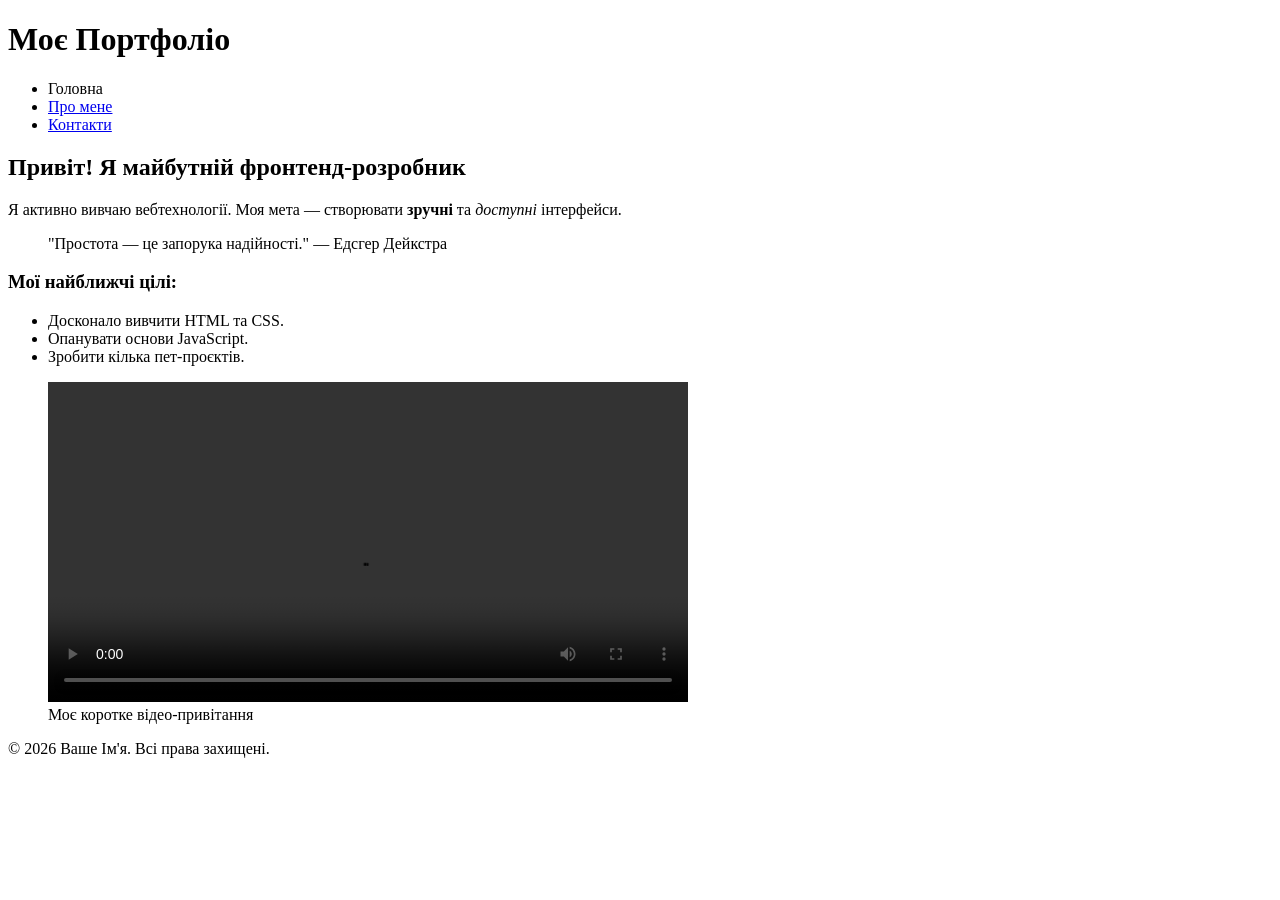
==== index.html @ 415ea797 "feat: create basic index.html structure" ====
<!DOCTYPE html>
<html lang="uk">
<head>
    <meta charset="UTF-8">
    <meta name="viewport" content="width=device-width, initial-scale=1.0">
    <meta name="description" content="Головна сторінка портфоліо майбутнього розробника">
    <meta name="author" content="Ваше Ім'я">
    <title>Головна - Портфоліо</title>
</head>
<body>
    <header>
        <h1>Моє Портфоліо</h1>
        <nav>
            <ul>
                <li>Головна</li>
                <li><a href="about.html">Про мене</a></li>
                <li><a href="contacts.html">Контакти</a></li>
            </ul>
        </nav>
    </header>

    <main>
        <section>
            <article>
                <h2>Привіт! Я майбутній фронтенд-розробник</h2>
                <p>Я активно вивчаю вебтехнології. Моя мета — створювати <strong>зручні</strong> та <em>доступні</em> інтерфейси.</p>
                
                <blockquote>
                    <p>"Простота — це запорука надійності." — Едсгер Дейкстра</p>
                </blockquote>

                <h3>Мої найближчі цілі:</h3>
                <ul>
                    <li>Досконало вивчити HTML та CSS.</li>
                    <li>Опанувати основи JavaScript.</li>
                    <li>Зробити кілька пет-проєктів.</li>
                </ul>

                <figure>
                    <video controls width="640">
                        <source src="video/intro.mp4" type="video/mp4">
                        Ваш браузер не підтримує відео.
                    </video>
                    <figcaption>Моє коротке відео-привітання</figcaption>
                </figure>
            </article>
        </section>
    </main>

    <footer>
        <p>&copy; 2026 Ваше Ім'я. Всі права захищені.</p>
    </footer>
</body>
</html>
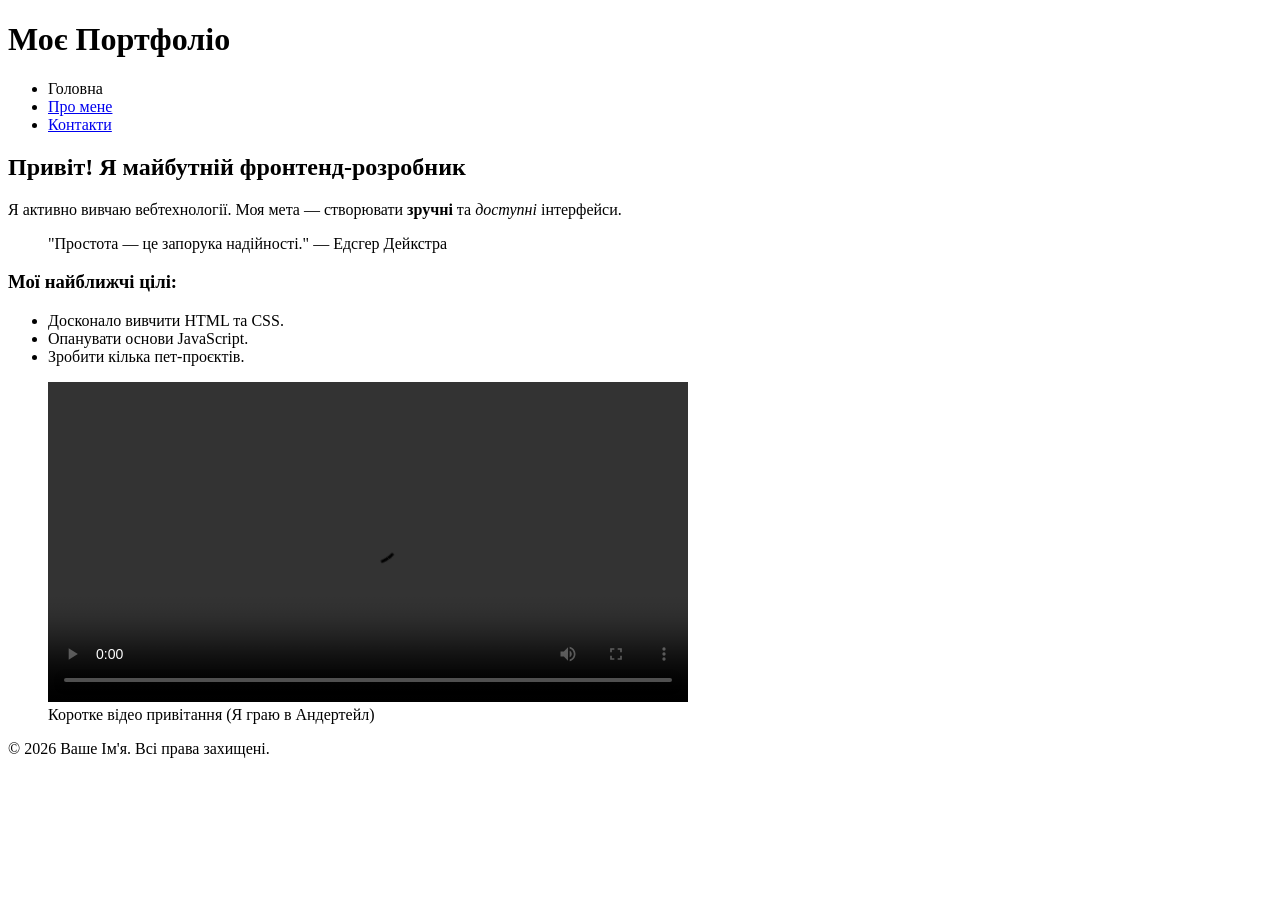
==== commit 2502e525: "Really finished" ====
--- a/index.html
+++ b/index.html
@@ -38,10 +38,10 @@
 
                 <figure>
                     <video controls width="640">
-                        <source src="video/intro.mp4" type="video/mp4">
+                        <source src="video/video.mp4" type="video/mp4">
                         Ваш браузер не підтримує відео.
                     </video>
-                    <figcaption>Моє коротке відео-привітання</figcaption>
+                    <figcaption>Коротке відео привітання (Я граю в Андертейл)</figcaption>
                 </figure>
             </article>
         </section>
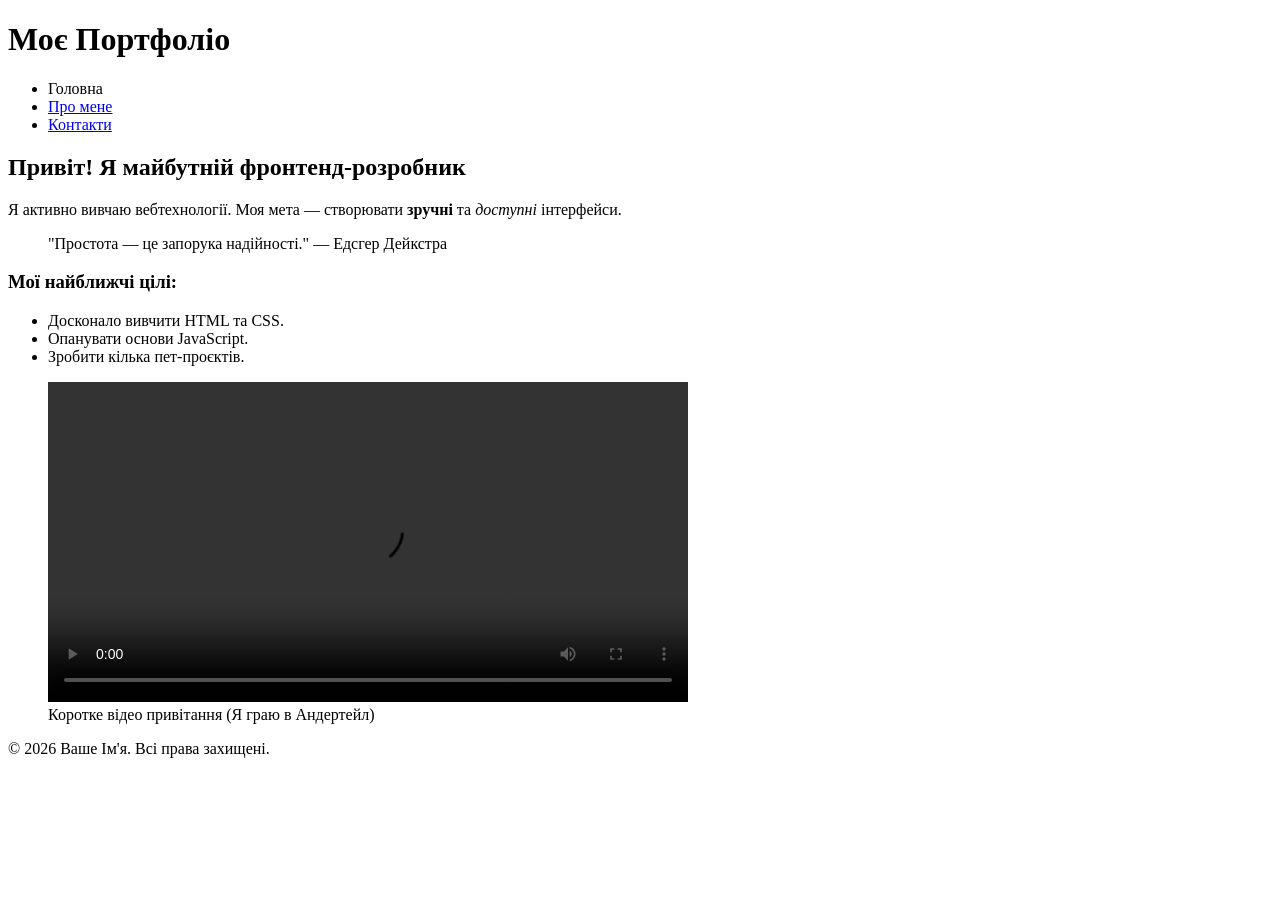
==== commit 778f0eee: "feat: add new photo" ====
--- a/index.html
+++ b/index.html
@@ -38,7 +38,7 @@
 
                 <figure>
                     <video controls width="640">
-                        <source src="video/video.mp4" type="video/mp4">
+                        <source src="video/intro.mp4" type="video/mp4">
                         Ваш браузер не підтримує відео.
                     </video>
                     <figcaption>Коротке відео привітання (Я граю в Андертейл)</figcaption>
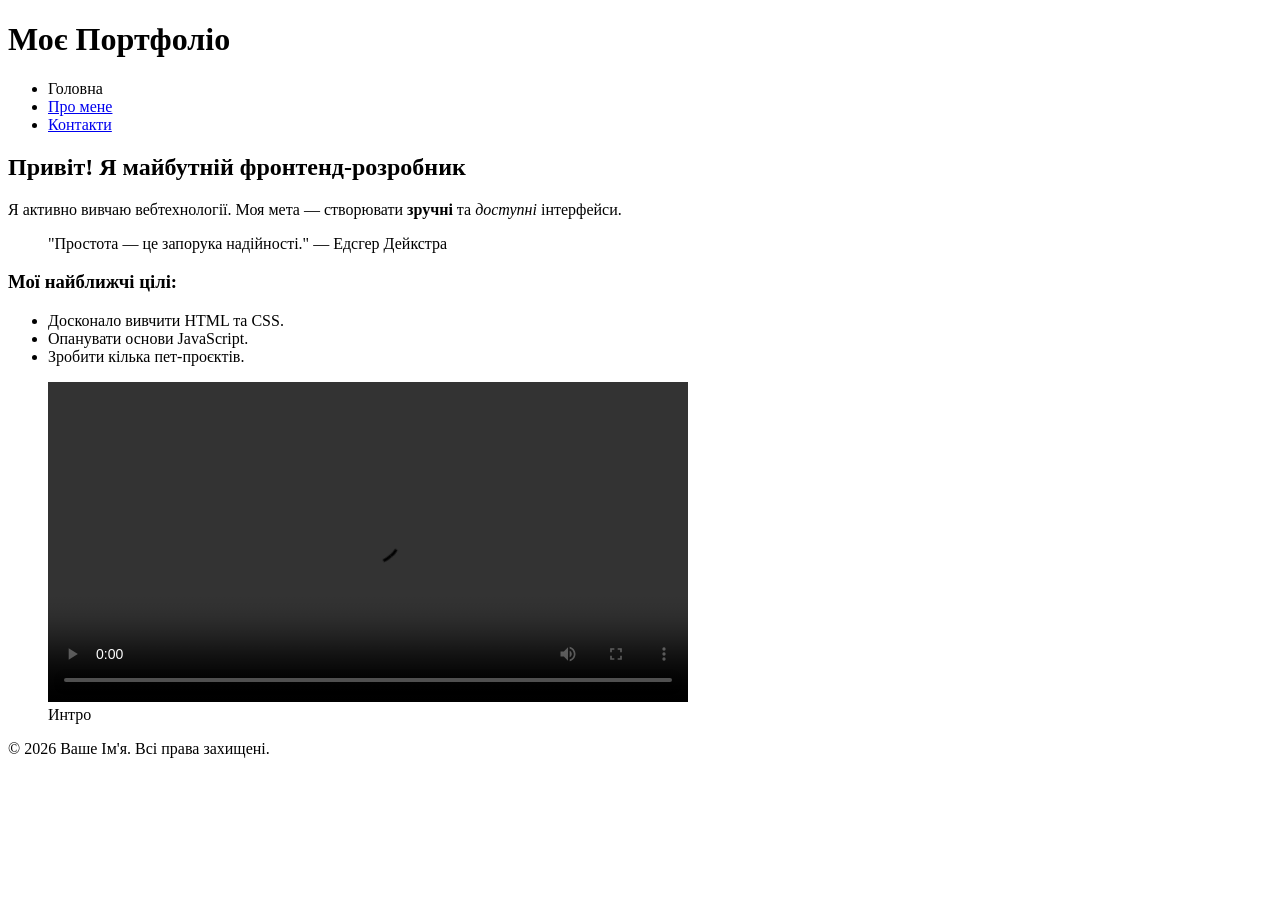
==== commit 4846e159: "feat: add new photo profile" ====
--- a/index.html
+++ b/index.html
@@ -41,7 +41,7 @@
                         <source src="video/intro.mp4" type="video/mp4">
                         Ваш браузер не підтримує відео.
                     </video>
-                    <figcaption>Коротке відео привітання (Я граю в Андертейл)</figcaption>
+                    <figcaption>Интро</figcaption>
                 </figure>
             </article>
         </section>
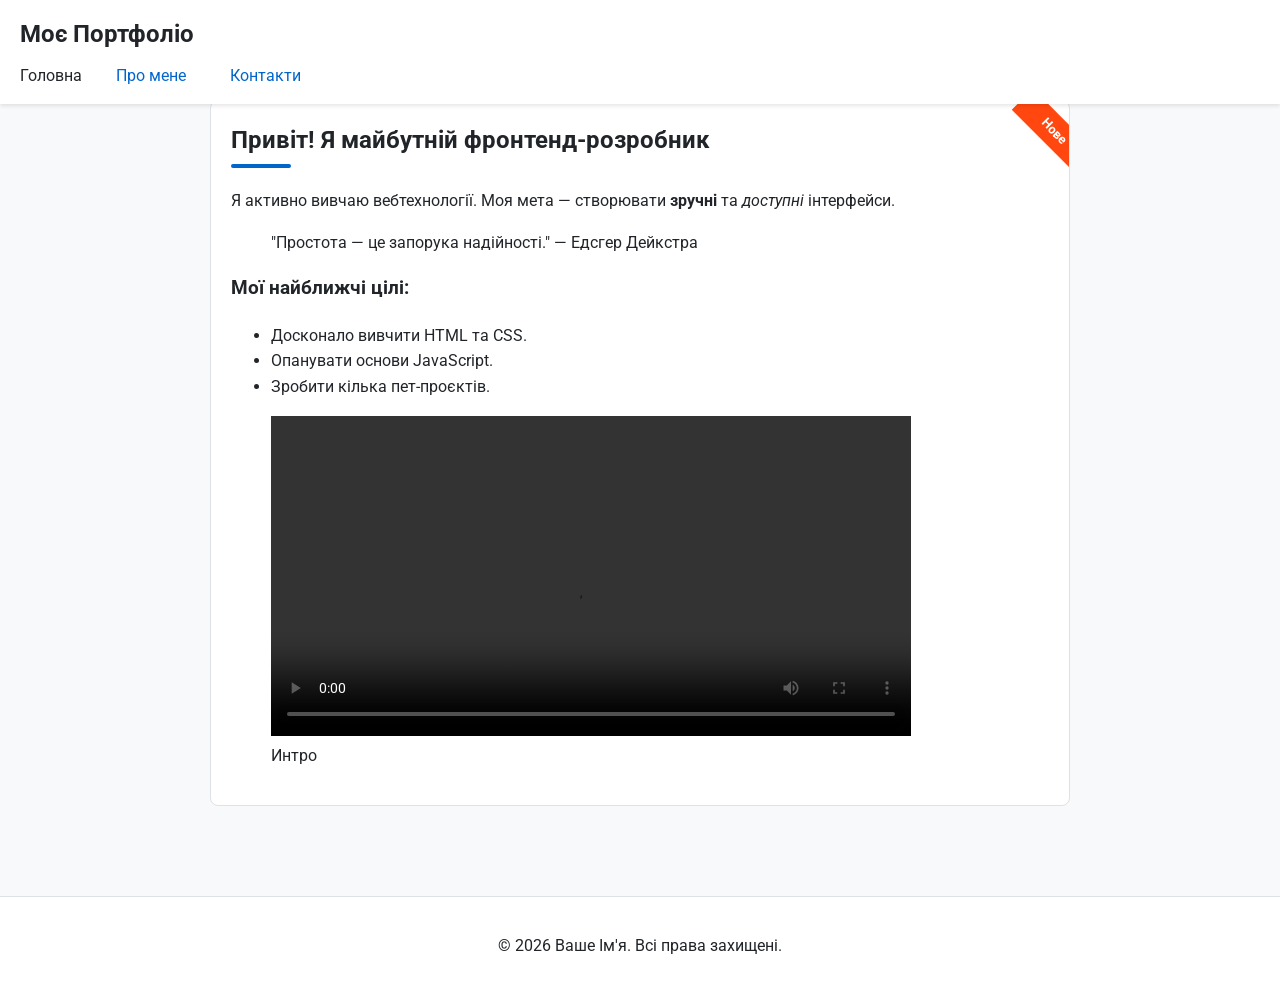
==== commit 1615e83b: "Lab 2 completed" ====
--- a/index.html
+++ b/index.html
@@ -6,9 +6,10 @@
     <meta name="description" content="Головна сторінка портфоліо майбутнього розробника">
     <meta name="author" content="Ваше Ім'я">
     <title>Головна - Портфоліо</title>
+    <link rel="stylesheet" href="styles.css">
 </head>
 <body>
-    <header>
+    <header id="main-header">
         <h1>Моє Портфоліо</h1>
         <nav>
             <ul>
@@ -21,7 +22,8 @@
 
     <main>
         <section>
-            <article>
+            <article class="card">
+                <div class="badge">Нове</div>
                 <h2>Привіт! Я майбутній фронтенд-розробник</h2>
                 <p>Я активно вивчаю вебтехнології. Моя мета — створювати <strong>зручні</strong> та <em>доступні</em> інтерфейси.</p>
                 
--- a/styles.css
+++ b/styles.css
@@ -0,0 +1,205 @@
+@import url('https://fonts.googleapis.com/css2?family=Roboto:wght@400;700&display=swap');
+
+*,
+*::before,
+*::after {
+    box-sizing: border-box;
+}
+
+body {
+    margin: 0;
+    padding: 0;
+    padding-top: 80px;
+    font-family: 'Roboto', Arial, sans-serif;
+    background-color: #f8f9fa;
+    color: rgb(33, 37, 41);
+    font-size: 1rem;
+    line-height: 1.6;
+}
+
+#main-header {
+    position: fixed;
+    top: 0;
+    left: 0;
+    width: 100%;
+    background-color: #ffffff;
+    box-shadow: 0 2px 4px rgba(0,0,0,0.1);
+    z-index: 1000;
+    padding: 15px 20px;
+}
+
+#main-header h1 {
+    margin: 0 0 10px 0;
+    font-size: 1.5rem;
+}
+
+nav ul {
+    list-style: none;
+    margin: 0;
+    padding: 0;
+}
+
+nav > ul > li {
+    display: inline-block;
+    margin-right: 20px;
+}
+
+nav ul li a:link {
+    color: hsl(210, 100%, 40%);
+    text-decoration: none;
+    padding: 5px 10px;
+    border-radius: 4px;
+    transition: background-color 0.3s;
+}
+
+nav ul li a:visited {
+    color: hsl(270, 50%, 40%);
+}
+
+nav ul li a:hover {
+    background-color: #e9ecef;
+    color: hsl(210, 100%, 30%);
+}
+
+nav ul li a:active {
+    background-color: #dee2e6;
+}
+
+nav ul li a:focus {
+    outline: 2px solid hsl(210, 100%, 50%);
+    outline-offset: 2px;
+}
+
+main {
+    max-width: 900px;
+    margin: 0 auto;
+    padding: 20px;
+}
+
+h2 {
+    margin-top: 0;
+}
+
+h2::after {
+    content: "";
+    display: block;
+    width: 60px;
+    height: 4px;
+    background-color: hsl(210, 100%, 40%);
+    margin-top: 5px;
+    border-radius: 2px;
+}
+
+.card {
+    background-color: #ffffff;
+    border: 1px solid #dee2e6;
+    border-radius: 8px;
+    padding: 20px;
+    margin-bottom: 30px;
+    position: relative;
+    overflow: hidden;
+}
+
+.badge {
+    position: absolute;
+    top: 15px;
+    right: -30px;
+    background-color: hsl(14, 100%, 53%);
+    color: white;
+    padding: 5px 30px;
+    font-size: 0.8rem;
+    font-weight: bold;
+    transform: rotate(45deg);
+    z-index: 10;
+}
+
+table {
+    width: 100%;
+    border-collapse: collapse;
+    margin: 20px 0;
+}
+
+th, td {
+    border: 1px solid #ced4da;
+    padding: 12px;
+    text-align: left;
+}
+
+th {
+    background-color: rgb(52, 58, 64);
+    color: #ffffff;
+    font-weight: bold;
+}
+
+tr:nth-child(even) {
+    background-color: #f8f9fa;
+}
+
+tr:hover {
+    background-color: #e2e6ea;
+}
+
+fieldset {
+    border: 1px solid #ced4da;
+    border-radius: 6px;
+    padding: 20px;
+    margin-bottom: 20px;
+}
+
+legend {
+    font-weight: bold;
+    padding: 0 10px;
+    color: hsl(210, 100%, 40%);
+}
+
+label {
+    display: block;
+    margin-bottom: 5px;
+    font-weight: bold;
+    font-size: 0.95rem;
+}
+
+input[type="text"],
+input[type="email"],
+select,
+textarea {
+    width: 100%;
+    padding: 10px;
+    border: 1px solid #ced4da;
+    border-radius: 4px;
+    margin-bottom: 15px;
+    font-family: inherit;
+}
+
+input[type="text"]:focus,
+input[type="email"]:focus,
+select:focus,
+textarea:focus {
+    outline: none;
+    border-color: hsl(210, 100%, 60%);
+    box-shadow: 0 0 0 3px rgba(0, 123, 255, 0.25);
+}
+
+button[type="submit"] {
+    background-color: hsl(210, 100%, 40%);
+    color: #ffffff;
+    padding: 12px 24px;
+    border: none;
+    border-radius: 6px;
+    cursor: pointer;
+    font-size: 1rem;
+    font-weight: bold;
+    transition: background-color 0.3s;
+}
+
+button[type="submit"]:hover {
+    background-color: hsl(210, 100%, 30%);
+}
+
+footer {
+    text-align: center;
+    padding: 20px;
+    background-color: #ffffff;
+    border-top: 1px solid #dee2e6;
+    margin-top: 40px;
+}
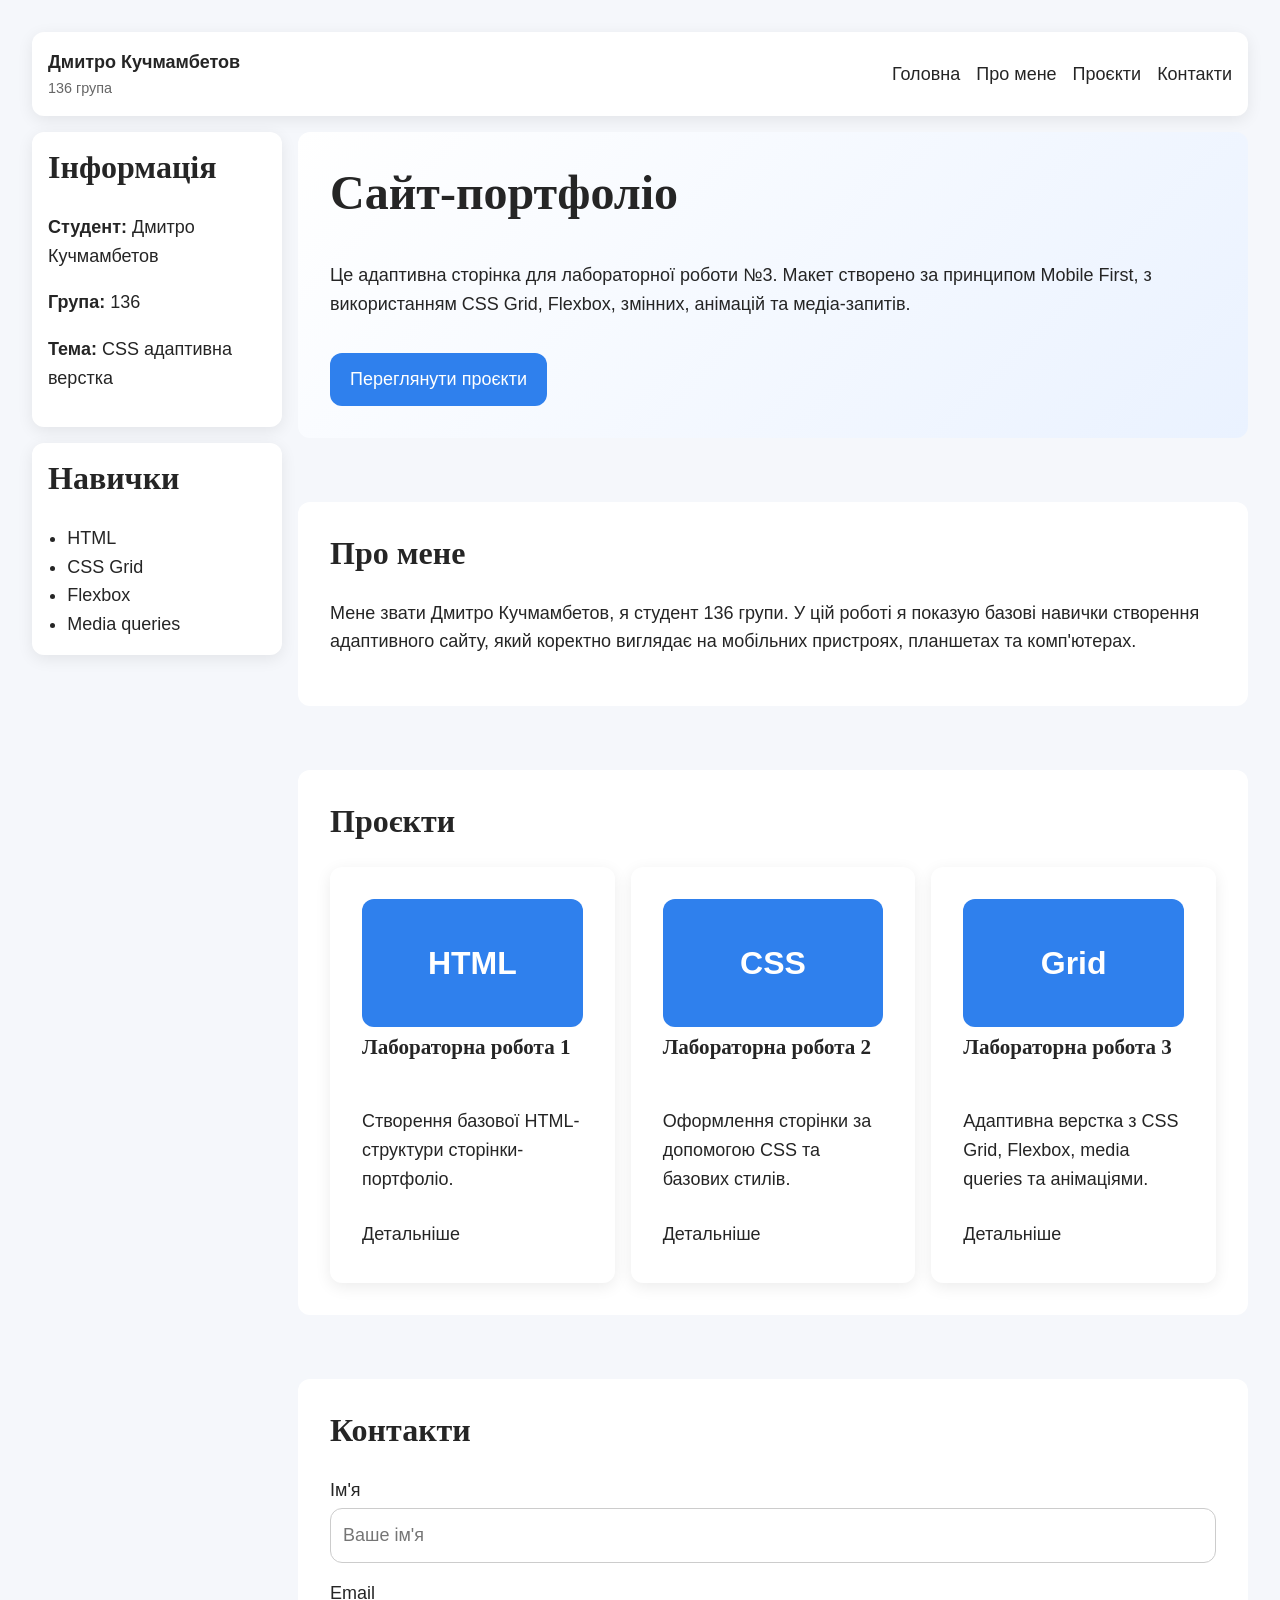
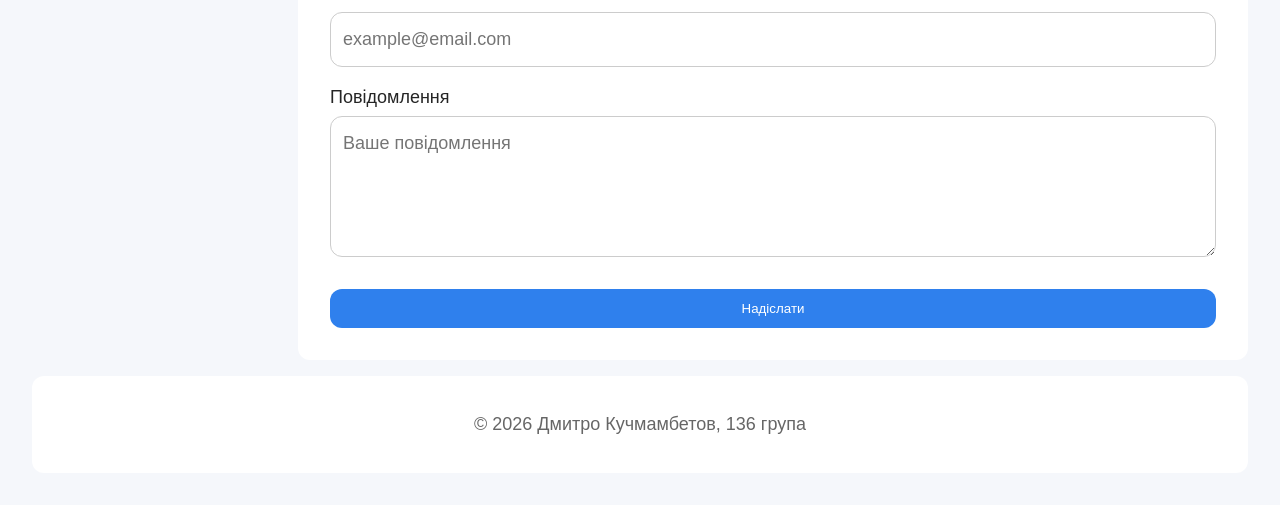
==== commit 1e8caa40: "feat: add responsive layout" ====
--- a/index.html
+++ b/index.html
@@ -1,56 +1,124 @@
 <!DOCTYPE html>
 <html lang="uk">
 <head>
-    <meta charset="UTF-8">
-    <meta name="viewport" content="width=device-width, initial-scale=1.0">
-    <meta name="description" content="Головна сторінка портфоліо майбутнього розробника">
-    <meta name="author" content="Ваше Ім'я">
-    <title>Головна - Портфоліо</title>
-    <link rel="stylesheet" href="styles.css">
+  <meta charset="UTF-8">
+  <meta name="viewport" content="width=device-width, initial-scale=1.0">
+  <title>Портфоліо — Дмитро Кучмамбетов</title>
+  <link rel="stylesheet" href="styles.css">
 </head>
 <body>
-    <header id="main-header">
-        <h1>Моє Портфоліо</h1>
-        <nav>
-            <ul>
-                <li>Головна</li>
-                <li><a href="about.html">Про мене</a></li>
-                <li><a href="contacts.html">Контакти</a></li>
-            </ul>
-        </nav>
+  <div class="page">
+    <header class="header" id="home">
+      <div class="logo">
+        <strong>Дмитро Кучмамбетов</strong>
+        <span>136 група</span>
+      </div>
+
+      <nav class="nav" aria-label="Головна навігація">
+        <input type="checkbox" id="menu-toggle" class="menu-toggle">
+        <label for="menu-toggle" class="hamburger" aria-label="Відкрити меню">
+          <span></span>
+          <span></span>
+          <span></span>
+        </label>
+
+        <ul class="nav-list">
+          <li><a class="nav-link" href="#home">Головна</a></li>
+          <li><a class="nav-link" href="#about">Про мене</a></li>
+          <li><a class="nav-link" href="#projects">Проєкти</a></li>
+          <li><a class="nav-link" href="#contacts">Контакти</a></li>
+        </ul>
+      </nav>
     </header>
 
-    <main>
-        <section>
-            <article class="card">
-                <div class="badge">Нове</div>
-                <h2>Привіт! Я майбутній фронтенд-розробник</h2>
-                <p>Я активно вивчаю вебтехнології. Моя мета — створювати <strong>зручні</strong> та <em>доступні</em> інтерфейси.</p>
-                
-                <blockquote>
-                    <p>"Простота — це запорука надійності." — Едсгер Дейкстра</p>
-                </blockquote>
+    <aside class="sidebar">
+      <section class="card small-card">
+        <h2>Інформація</h2>
+        <p><b>Студент:</b> Дмитро Кучмамбетов</p>
+        <p><b>Група:</b> 136</p>
+        <p><b>Тема:</b> CSS адаптивна верстка</p>
+      </section>
 
-                <h3>Мої найближчі цілі:</h3>
-                <ul>
-                    <li>Досконало вивчити HTML та CSS.</li>
-                    <li>Опанувати основи JavaScript.</li>
-                    <li>Зробити кілька пет-проєктів.</li>
-                </ul>
+      <section class="card small-card">
+        <h2>Навички</h2>
+        <ul class="skills">
+          <li>HTML</li>
+          <li>CSS Grid</li>
+          <li>Flexbox</li>
+          <li>Media queries</li>
+        </ul>
+      </section>
+    </aside>
 
-                <figure>
-                    <video controls width="640">
-                        <source src="video/intro.mp4" type="video/mp4">
-                        Ваш браузер не підтримує відео.
-                    </video>
-                    <figcaption>Интро</figcaption>
-                </figure>
-            </article>
-        </section>
+    <main class="content">
+      <section class="hero section">
+        <div>
+          <h1>Сайт-портфоліо</h1>
+          <p>
+            Це адаптивна сторінка для лабораторної роботи №3. Макет створено за принципом Mobile First,
+            з використанням CSS Grid, Flexbox, змінних, анімацій та медіа-запитів.
+          </p>
+          <a class="button" href="#projects">Переглянути проєкти</a>
+        </div>
+      </section>
+
+      <section class="section" id="about">
+        <h2>Про мене</h2>
+        <p>
+          Мене звати Дмитро Кучмамбетов, я студент 136 групи. У цій роботі я показую базові навички
+          створення адаптивного сайту, який коректно виглядає на мобільних пристроях, планшетах та комп'ютерах.
+        </p>
+      </section>
+
+      <section class="section" id="projects">
+        <h2>Проєкти</h2>
+        <div class="projects-grid">
+          <article class="card project-card">
+            <div class="project-image">HTML</div>
+            <h3>Лабораторна робота 1</h3>
+            <p>Створення базової HTML-структури сторінки-портфоліо.</p>
+            <a class="card-link" href="#home">Детальніше</a>
+          </article>
+
+          <article class="card project-card">
+            <div class="project-image">CSS</div>
+            <h3>Лабораторна робота 2</h3>
+            <p>Оформлення сторінки за допомогою CSS та базових стилів.</p>
+            <a class="card-link" href="#home">Детальніше</a>
+          </article>
+
+          <article class="card project-card">
+            <div class="project-image">Grid</div>
+            <h3>Лабораторна робота 3</h3>
+            <p>Адаптивна верстка з CSS Grid, Flexbox, media queries та анімаціями.</p>
+            <a class="card-link" href="#home">Детальніше</a>
+          </article>
+        </div>
+      </section>
+
+      <section class="section" id="contacts">
+        <h2>Контакти</h2>
+        <form class="contact-form">
+          <label>
+            Ім'я
+            <input type="text" placeholder="Ваше ім'я">
+          </label>
+          <label>
+            Email
+            <input type="email" placeholder="example@email.com">
+          </label>
+          <label>
+            Повідомлення
+            <textarea rows="4" placeholder="Ваше повідомлення"></textarea>
+          </label>
+          <button class="button" type="button">Надіслати</button>
+        </form>
+      </section>
     </main>
 
-    <footer>
-        <p>&copy; 2026 Ваше Ім'я. Всі права захищені.</p>
+    <footer class="footer">
+      <p>© 2026 Дмитро Кучмамбетов, 136 група</p>
     </footer>
+  </div>
 </body>
 </html>
--- a/styles.css
+++ b/styles.css
@@ -1,205 +1,354 @@
-@import url('https://fonts.googleapis.com/css2?family=Roboto:wght@400;700&display=swap');
-
-*,
-*::before,
-*::after {
-    box-sizing: border-box;
+:root {
+  --color-primary: #2f80ed;
+  --color-secondary: #27ae60;
+  --color-bg: #f5f7fb;
+  --color-surface: #ffffff;
+  --color-text: #252525;
+  --color-muted: #666666;
+  --color-accent: #e74c3c;
+  --font-main: Arial, sans-serif;
+  --font-heading: Georgia, serif;
+  --spacing-xs: 0.25rem;
+  --spacing-sm: 0.5rem;
+  --spacing-md: 1rem;
+  --spacing-lg: 2rem;
+  --spacing-xl: 4rem;
+  --border-radius: 0.75rem;
+  --transition-speed: 0.3s;
+}
+
+* {
+  box-sizing: border-box;
+}
+
+html {
+  scroll-behavior: smooth;
 }
 
 body {
-    margin: 0;
+  margin: 0;
+  background: var(--color-bg);
+  color: var(--color-text);
+  font-family: var(--font-main);
+  font-size: clamp(0.95rem, 1.5vw, 1.125rem);
+  line-height: 1.6;
+}
+
+img {
+  max-width: 100%;
+  height: auto;
+  display: block;
+}
+
+h1,
+h2,
+h3 {
+  margin-top: 0;
+  font-family: var(--font-heading);
+  line-height: 1.2;
+}
+
+h1 {
+  font-size: clamp(1.75rem, 4vw, 3rem);
+}
+
+h2 {
+  font-size: clamp(1.25rem, 3vw, 2rem);
+}
+
+.page {
+  min-height: 100vh;
+  display: grid;
+  grid-template-areas:
+    "header"
+    "content"
+    "sidebar"
+    "footer";
+  grid-template-columns: 1fr;
+  gap: var(--spacing-md);
+  padding: var(--spacing-md);
+}
+
+.header,
+.sidebar,
+.content,
+.footer {
+  border-radius: var(--border-radius);
+}
+
+.header {
+  grid-area: header;
+  background: var(--color-surface);
+  padding: var(--spacing-md);
+  display: flex;
+  justify-content: space-between;
+  align-items: center;
+  gap: var(--spacing-md);
+  box-shadow: 0 0.25rem 1rem rgba(0, 0, 0, 0.08);
+}
+
+.logo {
+  display: flex;
+  flex-direction: column;
+}
+
+.logo span {
+  color: var(--color-muted);
+  font-size: 0.9rem;
+}
+
+.sidebar {
+  grid-area: sidebar;
+  display: grid;
+  gap: var(--spacing-md);
+}
+
+.content {
+  grid-area: content;
+  display: grid;
+  gap: var(--spacing-lg);
+}
+
+.footer {
+  grid-area: footer;
+  text-align: center;
+  background: var(--color-surface);
+  padding: var(--spacing-md);
+  color: var(--color-muted);
+}
+
+.nav {
+  position: relative;
+}
+
+.menu-toggle {
+  display: none;
+}
+
+.hamburger {
+  display: flex;
+  flex-direction: column;
+  gap: 0.3rem;
+  cursor: pointer;
+}
+
+.hamburger span {
+  width: 1.9rem;
+  height: 0.2rem;
+  background: var(--color-text);
+  border-radius: 1rem;
+  transition: transform var(--transition-speed) ease, background-color var(--transition-speed) ease;
+}
+
+.nav-list {
+  position: absolute;
+  right: 0;
+  top: 2.4rem;
+  min-width: 12rem;
+  display: none;
+  flex-direction: column;
+  gap: var(--spacing-sm);
+  padding: var(--spacing-md);
+  margin: 0;
+  list-style: none;
+  background: var(--color-surface);
+  border-radius: var(--border-radius);
+  box-shadow: 0 0.5rem 1.5rem rgba(0, 0, 0, 0.15);
+}
+
+.menu-toggle:checked ~ .nav-list {
+  display: flex;
+}
+
+.nav-link,
+.card-link {
+  color: var(--color-text);
+  text-decoration: none;
+  border-bottom: 0.125rem solid transparent;
+  transition: color var(--transition-speed) ease, border-color var(--transition-speed) ease;
+}
+
+.nav-link:hover,
+.card-link:hover {
+  color: var(--color-primary);
+  border-bottom-color: var(--color-primary);
+}
+
+.nav-link:focus,
+.card-link:focus,
+.button:focus,
+input:focus,
+textarea:focus {
+  outline: 0.2rem solid var(--color-accent);
+  outline-offset: 0.2rem;
+}
+
+.section,
+.card,
+.hero {
+  background: var(--color-surface);
+  padding: var(--spacing-lg);
+  border-radius: var(--border-radius);
+  animation: fadeIn 0.6s ease forwards;
+}
+
+.hero {
+  display: flex;
+  min-height: 16rem;
+  align-items: center;
+  background: linear-gradient(135deg, #ffffff, #eaf2ff);
+}
+
+.button {
+  display: inline-block;
+  margin-top: var(--spacing-md);
+  padding: 0.75rem 1.25rem;
+  border: none;
+  border-radius: var(--border-radius);
+  background: var(--color-primary);
+  color: #ffffff;
+  text-decoration: none;
+  cursor: pointer;
+  transition: background-color var(--transition-speed) ease, box-shadow var(--transition-speed) ease, transform var(--transition-speed) ease;
+  animation: pulse 2s ease-in-out infinite;
+}
+
+.button:hover {
+  background: var(--color-secondary);
+  box-shadow: 0 0.4rem 1rem rgba(0, 0, 0, 0.2);
+  transform: translateY(-0.125rem);
+}
+
+.card {
+  box-shadow: 0 0.25rem 1rem rgba(0, 0, 0, 0.08);
+  transition: transform var(--transition-speed) ease, box-shadow var(--transition-speed) ease;
+}
+
+.card:hover {
+  transform: translateY(-0.25rem);
+  box-shadow: 0 0.5rem 1.5rem rgba(0, 0, 0, 0.15);
+}
+
+.small-card {
+  padding: var(--spacing-md);
+}
+
+.skills {
+  padding-left: 1.2rem;
+  margin-bottom: 0;
+}
+
+.projects-grid {
+  display: grid;
+  grid-template-columns: repeat(auto-fit, minmax(17.5rem, 1fr));
+  gap: var(--spacing-md);
+}
+
+.project-card {
+  display: flex;
+  flex-direction: column;
+  gap: var(--spacing-sm);
+}
+
+.project-image {
+  display: grid;
+  place-items: center;
+  min-height: 8rem;
+  border-radius: var(--border-radius);
+  background: var(--color-primary);
+  color: #ffffff;
+  font-size: 2rem;
+  font-weight: bold;
+}
+
+.contact-form {
+  display: grid;
+  gap: var(--spacing-md);
+}
+
+.contact-form label {
+  display: grid;
+  gap: var(--spacing-xs);
+}
+
+input,
+textarea {
+  width: 100%;
+  padding: 0.75rem;
+  border: 0.0625rem solid #cccccc;
+  border-radius: var(--border-radius);
+  font: inherit;
+  transition: border-color var(--transition-speed) ease, box-shadow var(--transition-speed) ease;
+}
+
+input:hover,
+textarea:hover {
+  border-color: var(--color-primary);
+}
+
+@keyframes fadeIn {
+  from {
+    opacity: 0;
+    transform: translateY(1.25rem);
+  }
+  to {
+    opacity: 1;
+    transform: translateY(0);
+  }
+}
+
+@keyframes pulse {
+  0%, 100% {
+    transform: scale(1);
+  }
+  50% {
+    transform: scale(1.03);
+  }
+}
+
+@media (min-width: 768px) {
+  .page {
+    padding: var(--spacing-lg);
+  }
+
+  .hamburger {
+    display: none;
+  }
+
+  .nav-list {
+    position: static;
+    min-width: 0;
+    display: flex;
+    flex-direction: row;
+    justify-content: flex-end;
+    align-items: center;
+    gap: var(--spacing-md);
     padding: 0;
-    padding-top: 80px;
-    font-family: 'Roboto', Arial, sans-serif;
-    background-color: #f8f9fa;
-    color: rgb(33, 37, 41);
-    font-size: 1rem;
-    line-height: 1.6;
-}
-
-#main-header {
-    position: fixed;
-    top: 0;
-    left: 0;
-    width: 100%;
-    background-color: #ffffff;
-    box-shadow: 0 2px 4px rgba(0,0,0,0.1);
-    z-index: 1000;
-    padding: 15px 20px;
-}
-
-#main-header h1 {
-    margin: 0 0 10px 0;
-    font-size: 1.5rem;
-}
-
-nav ul {
-    list-style: none;
-    margin: 0;
-    padding: 0;
-}
-
-nav > ul > li {
-    display: inline-block;
-    margin-right: 20px;
-}
-
-nav ul li a:link {
-    color: hsl(210, 100%, 40%);
-    text-decoration: none;
-    padding: 5px 10px;
-    border-radius: 4px;
-    transition: background-color 0.3s;
-}
-
-nav ul li a:visited {
-    color: hsl(270, 50%, 40%);
-}
-
-nav ul li a:hover {
-    background-color: #e9ecef;
-    color: hsl(210, 100%, 30%);
-}
-
-nav ul li a:active {
-    background-color: #dee2e6;
-}
-
-nav ul li a:focus {
-    outline: 2px solid hsl(210, 100%, 50%);
-    outline-offset: 2px;
-}
-
-main {
-    max-width: 900px;
+    box-shadow: none;
+  }
+
+  .sidebar {
+    grid-template-columns: repeat(2, 1fr);
+  }
+}
+
+@media (min-width: 1024px) {
+  .page {
+    max-width: 120rem;
     margin: 0 auto;
-    padding: 20px;
-}
-
-h2 {
-    margin-top: 0;
-}
-
-h2::after {
-    content: "";
-    display: block;
-    width: 60px;
-    height: 4px;
-    background-color: hsl(210, 100%, 40%);
-    margin-top: 5px;
-    border-radius: 2px;
-}
-
-.card {
-    background-color: #ffffff;
-    border: 1px solid #dee2e6;
-    border-radius: 8px;
-    padding: 20px;
-    margin-bottom: 30px;
-    position: relative;
-    overflow: hidden;
-}
-
-.badge {
-    position: absolute;
-    top: 15px;
-    right: -30px;
-    background-color: hsl(14, 100%, 53%);
-    color: white;
-    padding: 5px 30px;
-    font-size: 0.8rem;
-    font-weight: bold;
-    transform: rotate(45deg);
-    z-index: 10;
-}
-
-table {
-    width: 100%;
-    border-collapse: collapse;
-    margin: 20px 0;
-}
-
-th, td {
-    border: 1px solid #ced4da;
-    padding: 12px;
-    text-align: left;
-}
-
-th {
-    background-color: rgb(52, 58, 64);
-    color: #ffffff;
-    font-weight: bold;
-}
-
-tr:nth-child(even) {
-    background-color: #f8f9fa;
-}
-
-tr:hover {
-    background-color: #e2e6ea;
-}
-
-fieldset {
-    border: 1px solid #ced4da;
-    border-radius: 6px;
-    padding: 20px;
-    margin-bottom: 20px;
-}
-
-legend {
-    font-weight: bold;
-    padding: 0 10px;
-    color: hsl(210, 100%, 40%);
-}
-
-label {
-    display: block;
-    margin-bottom: 5px;
-    font-weight: bold;
-    font-size: 0.95rem;
-}
-
-input[type="text"],
-input[type="email"],
-select,
-textarea {
-    width: 100%;
-    padding: 10px;
-    border: 1px solid #ced4da;
-    border-radius: 4px;
-    margin-bottom: 15px;
-    font-family: inherit;
-}
-
-input[type="text"]:focus,
-input[type="email"]:focus,
-select:focus,
-textarea:focus {
-    outline: none;
-    border-color: hsl(210, 100%, 60%);
-    box-shadow: 0 0 0 3px rgba(0, 123, 255, 0.25);
-}
-
-button[type="submit"] {
-    background-color: hsl(210, 100%, 40%);
-    color: #ffffff;
-    padding: 12px 24px;
-    border: none;
-    border-radius: 6px;
-    cursor: pointer;
-    font-size: 1rem;
-    font-weight: bold;
-    transition: background-color 0.3s;
-}
-
-button[type="submit"]:hover {
-    background-color: hsl(210, 100%, 30%);
-}
-
-footer {
-    text-align: center;
-    padding: 20px;
-    background-color: #ffffff;
-    border-top: 1px solid #dee2e6;
-    margin-top: 40px;
-}+    grid-template-areas:
+      "header header"
+      "sidebar content"
+      "footer footer";
+    grid-template-columns: 15.625rem 1fr;
+  }
+
+  .sidebar {
+    grid-template-columns: 1fr;
+    align-content: start;
+  }
+
+  .content {
+    gap: var(--spacing-xl);
+  }
+}
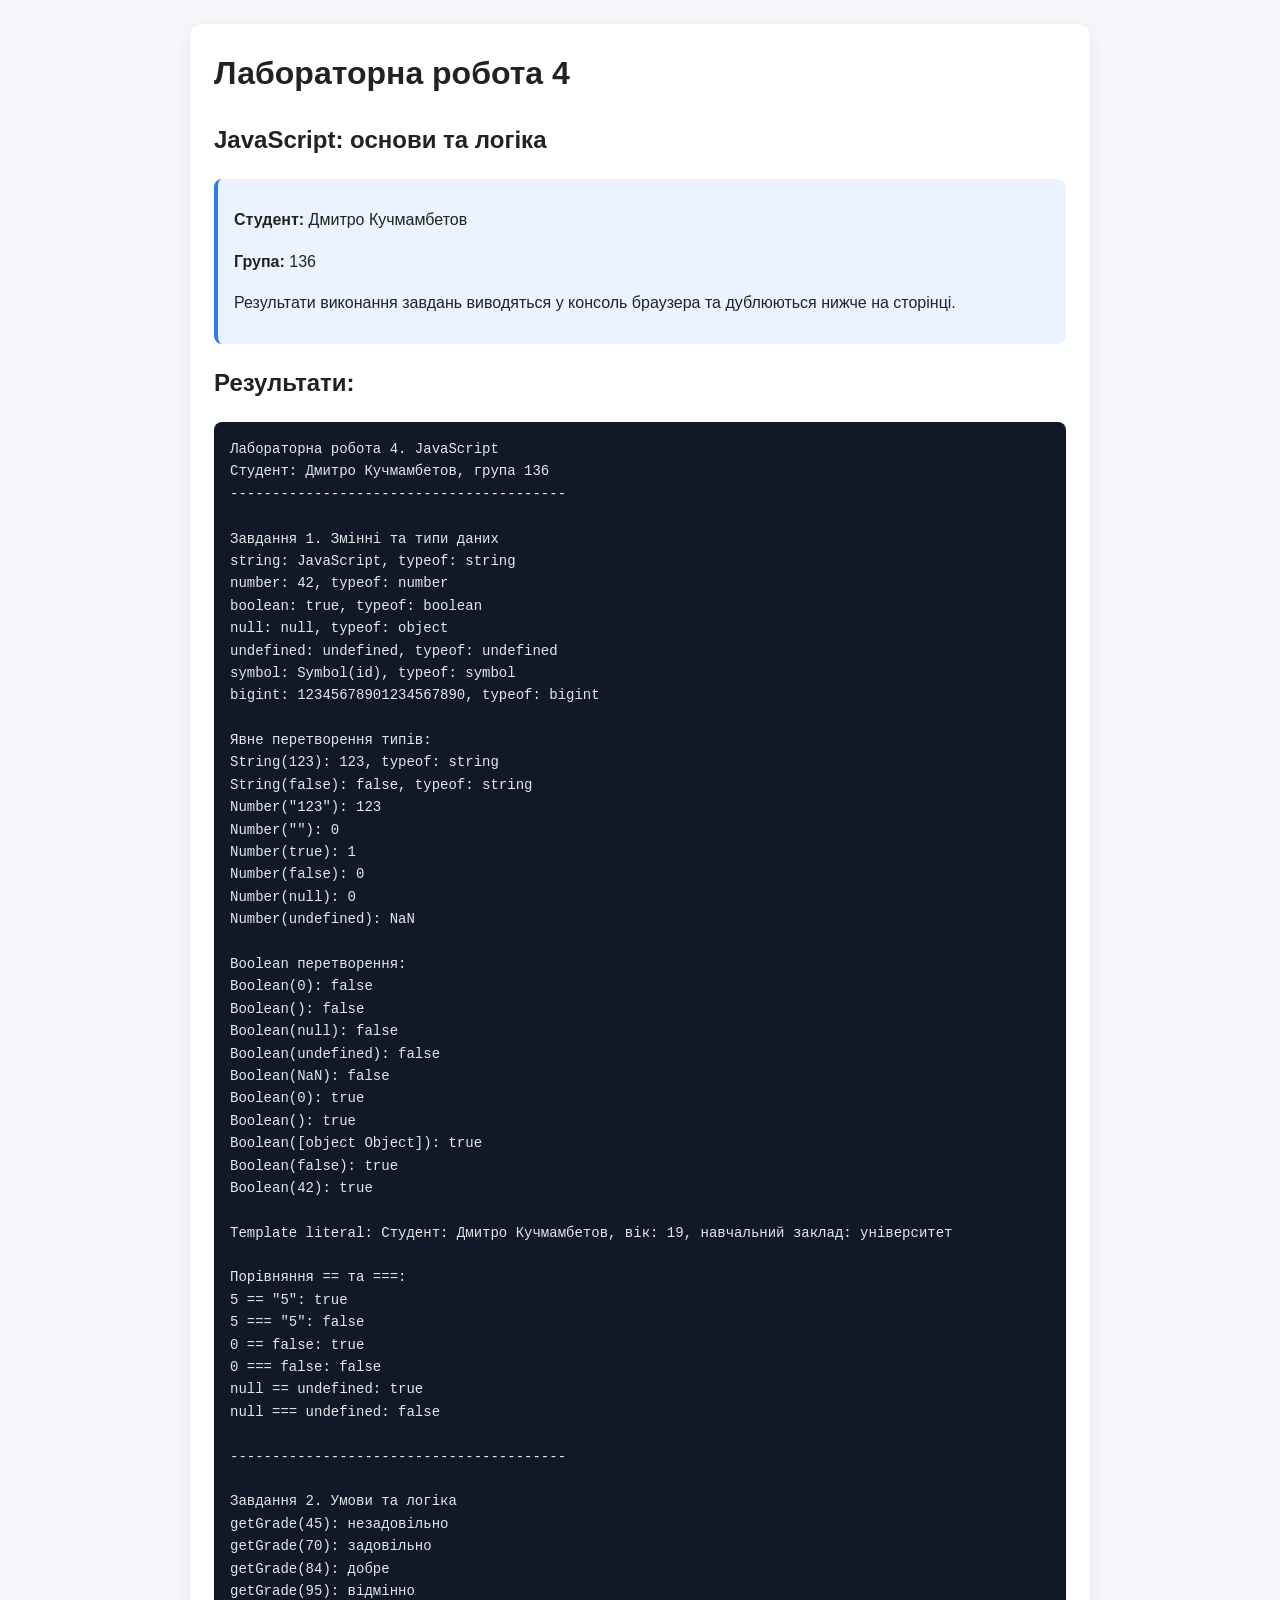
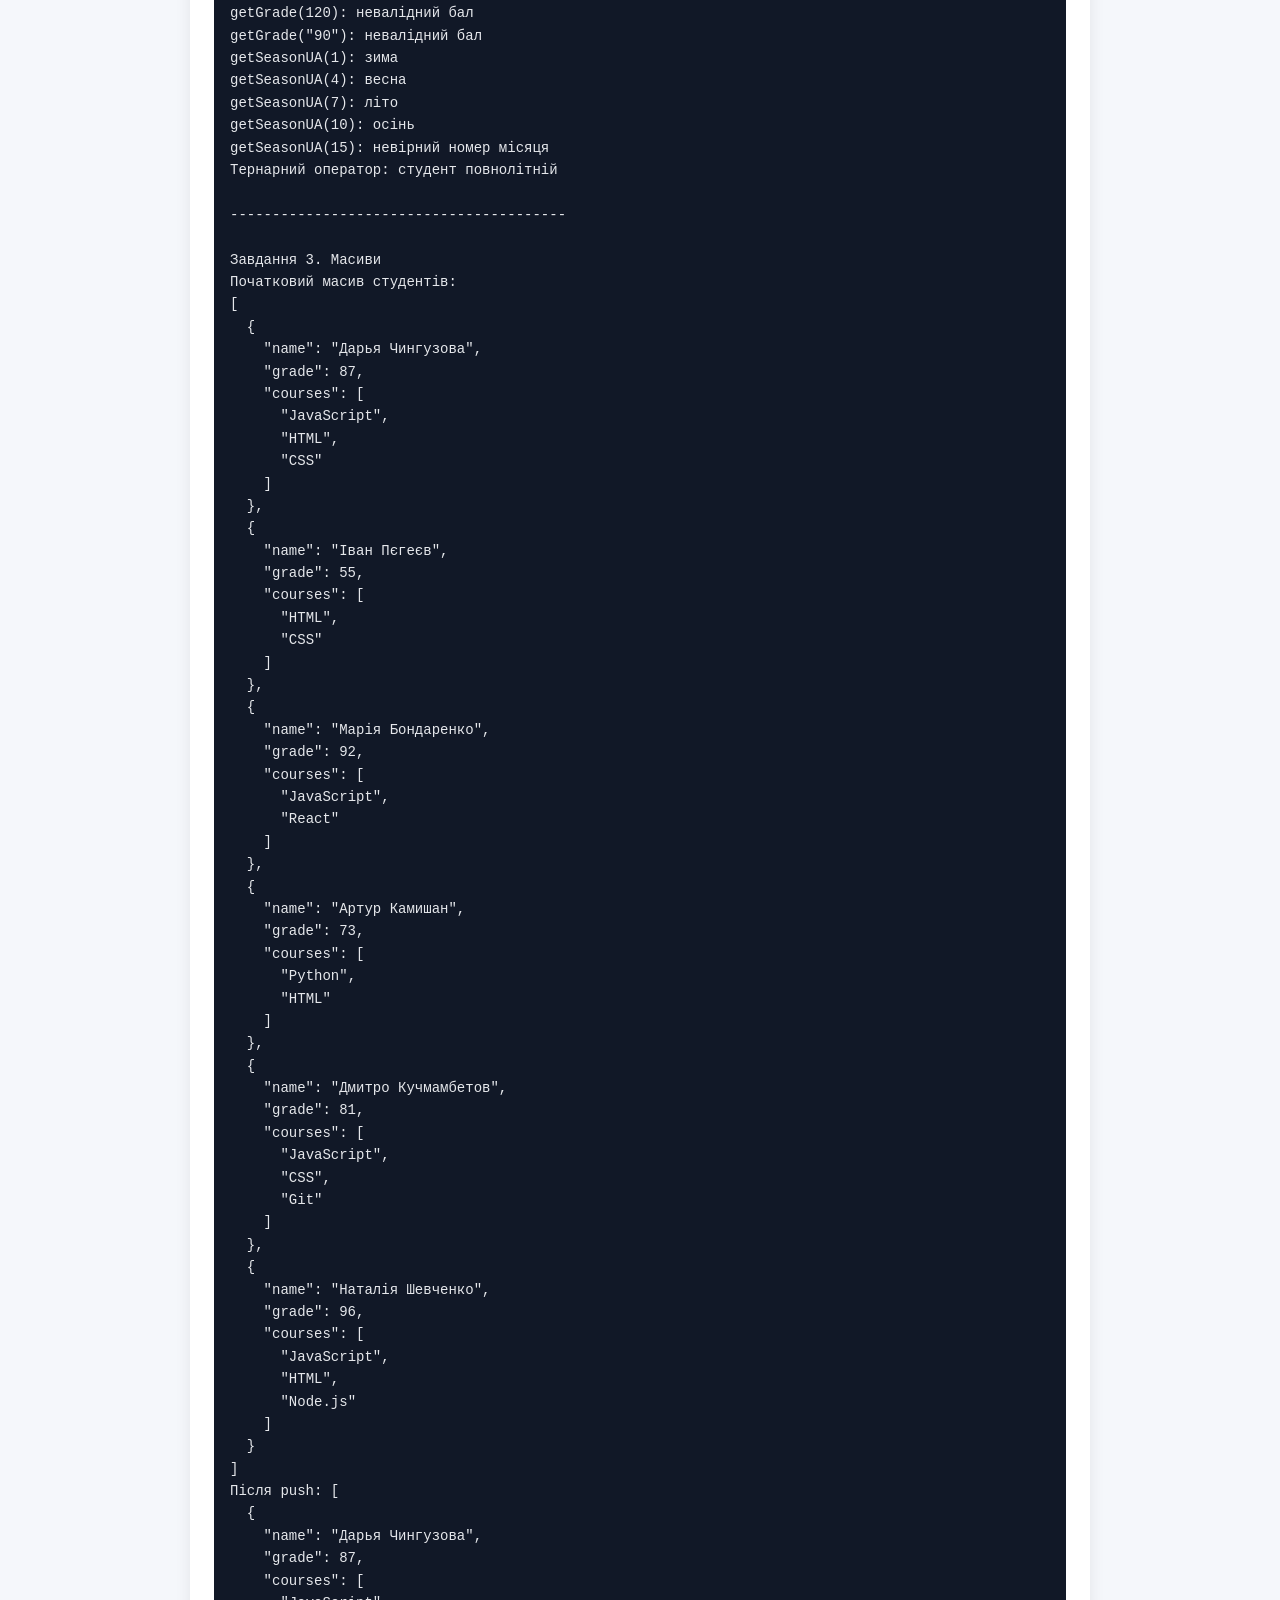
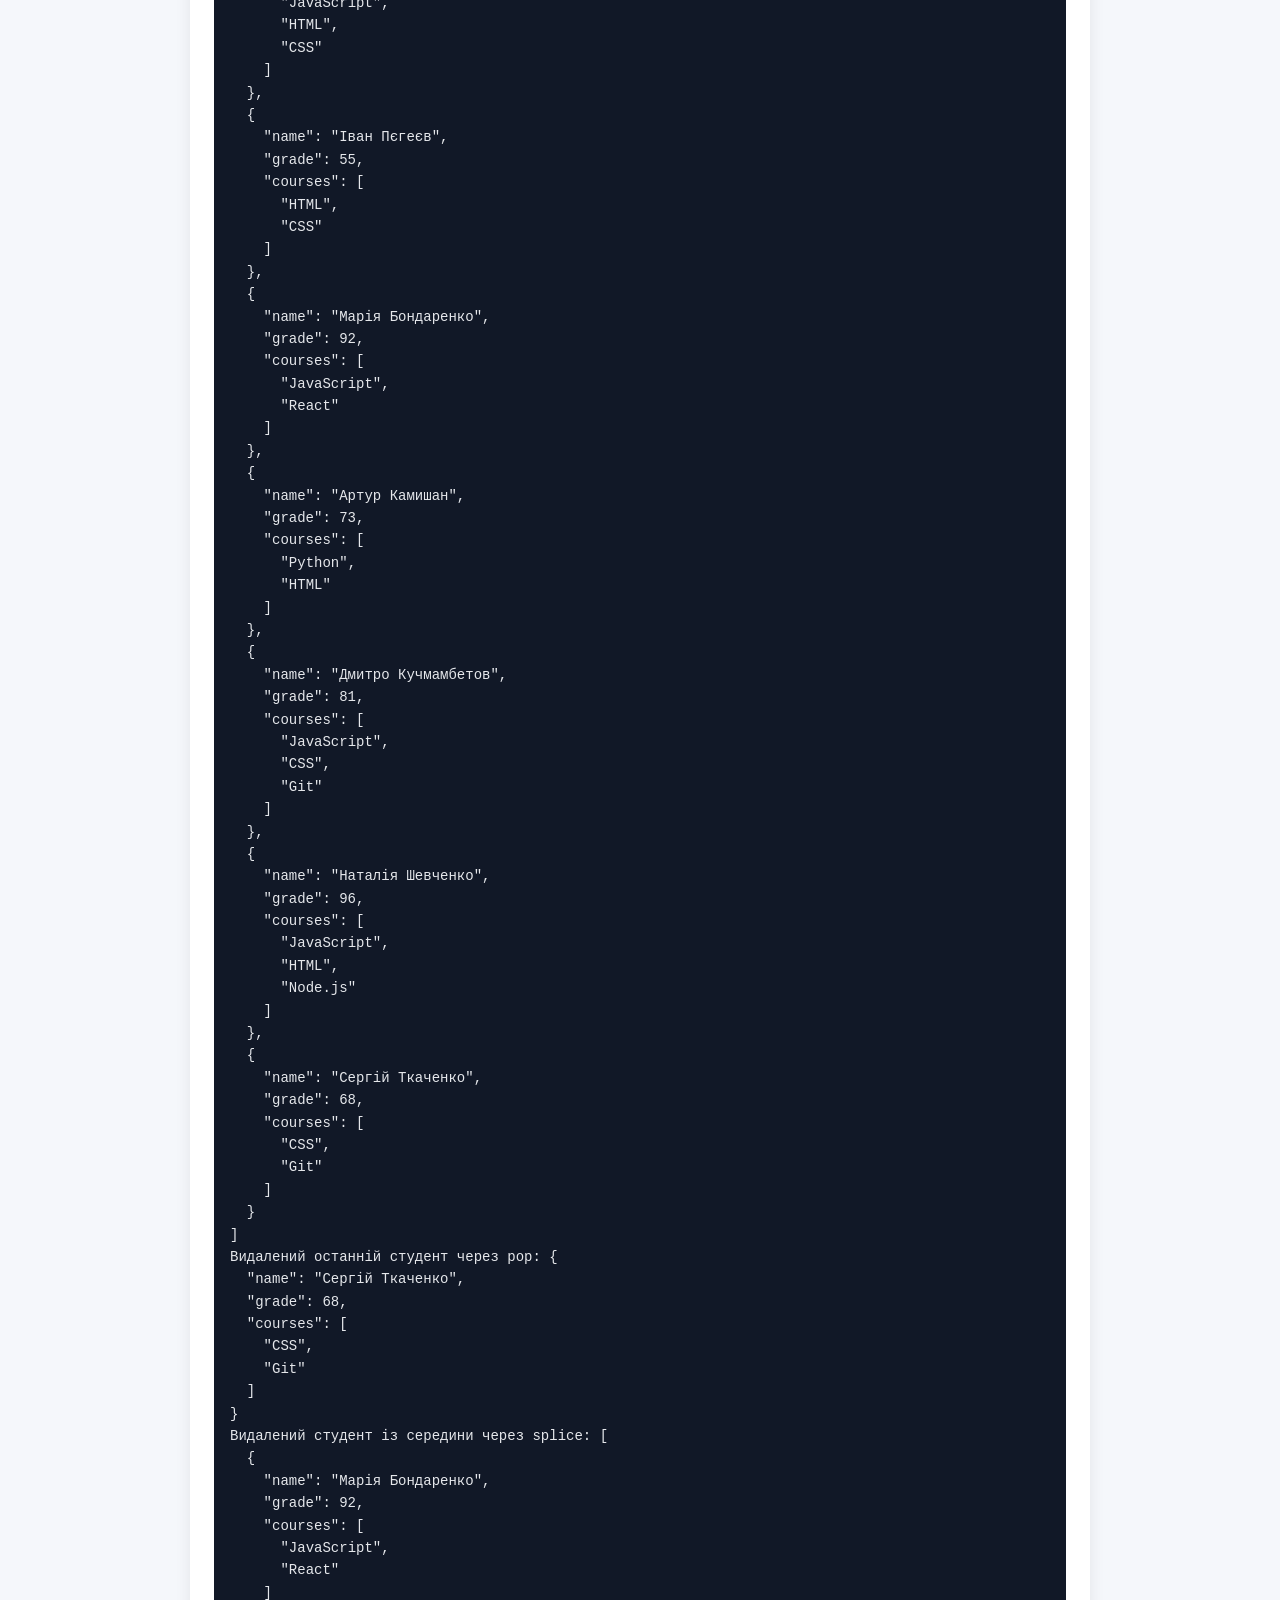
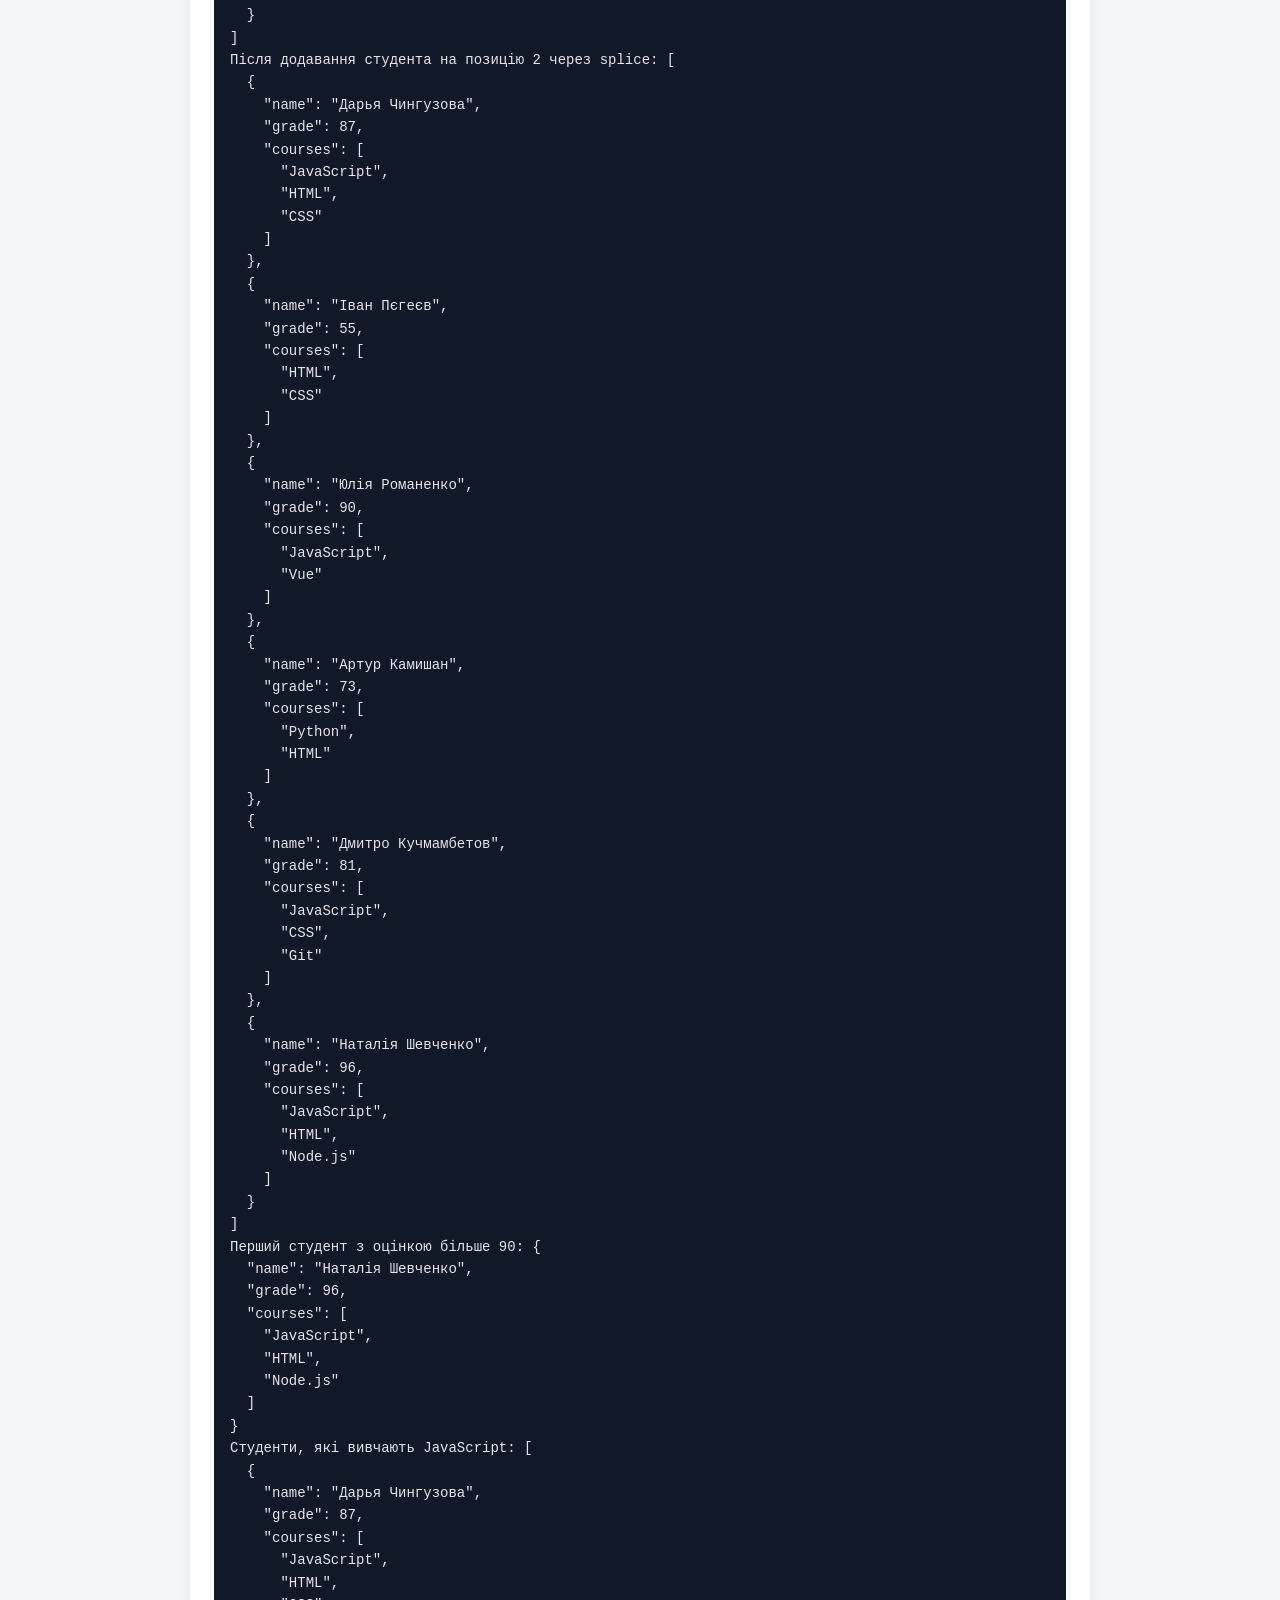
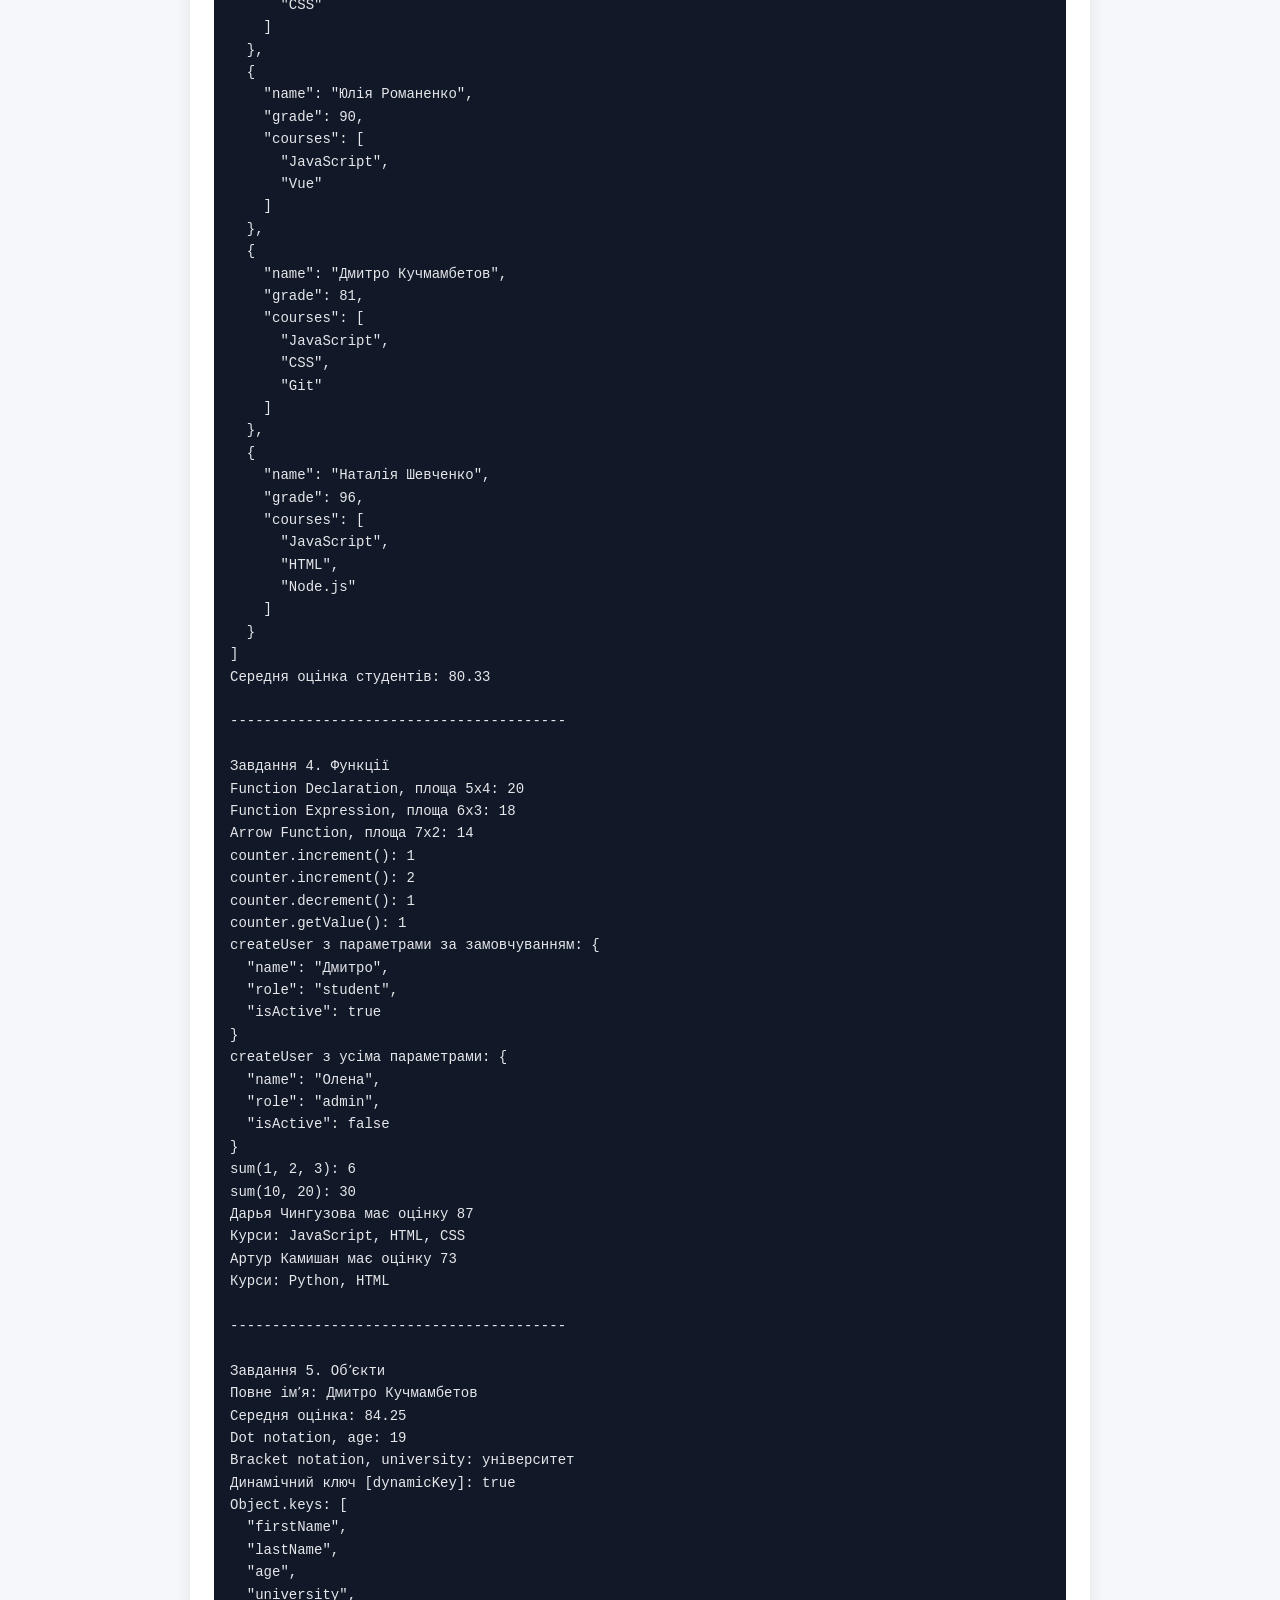
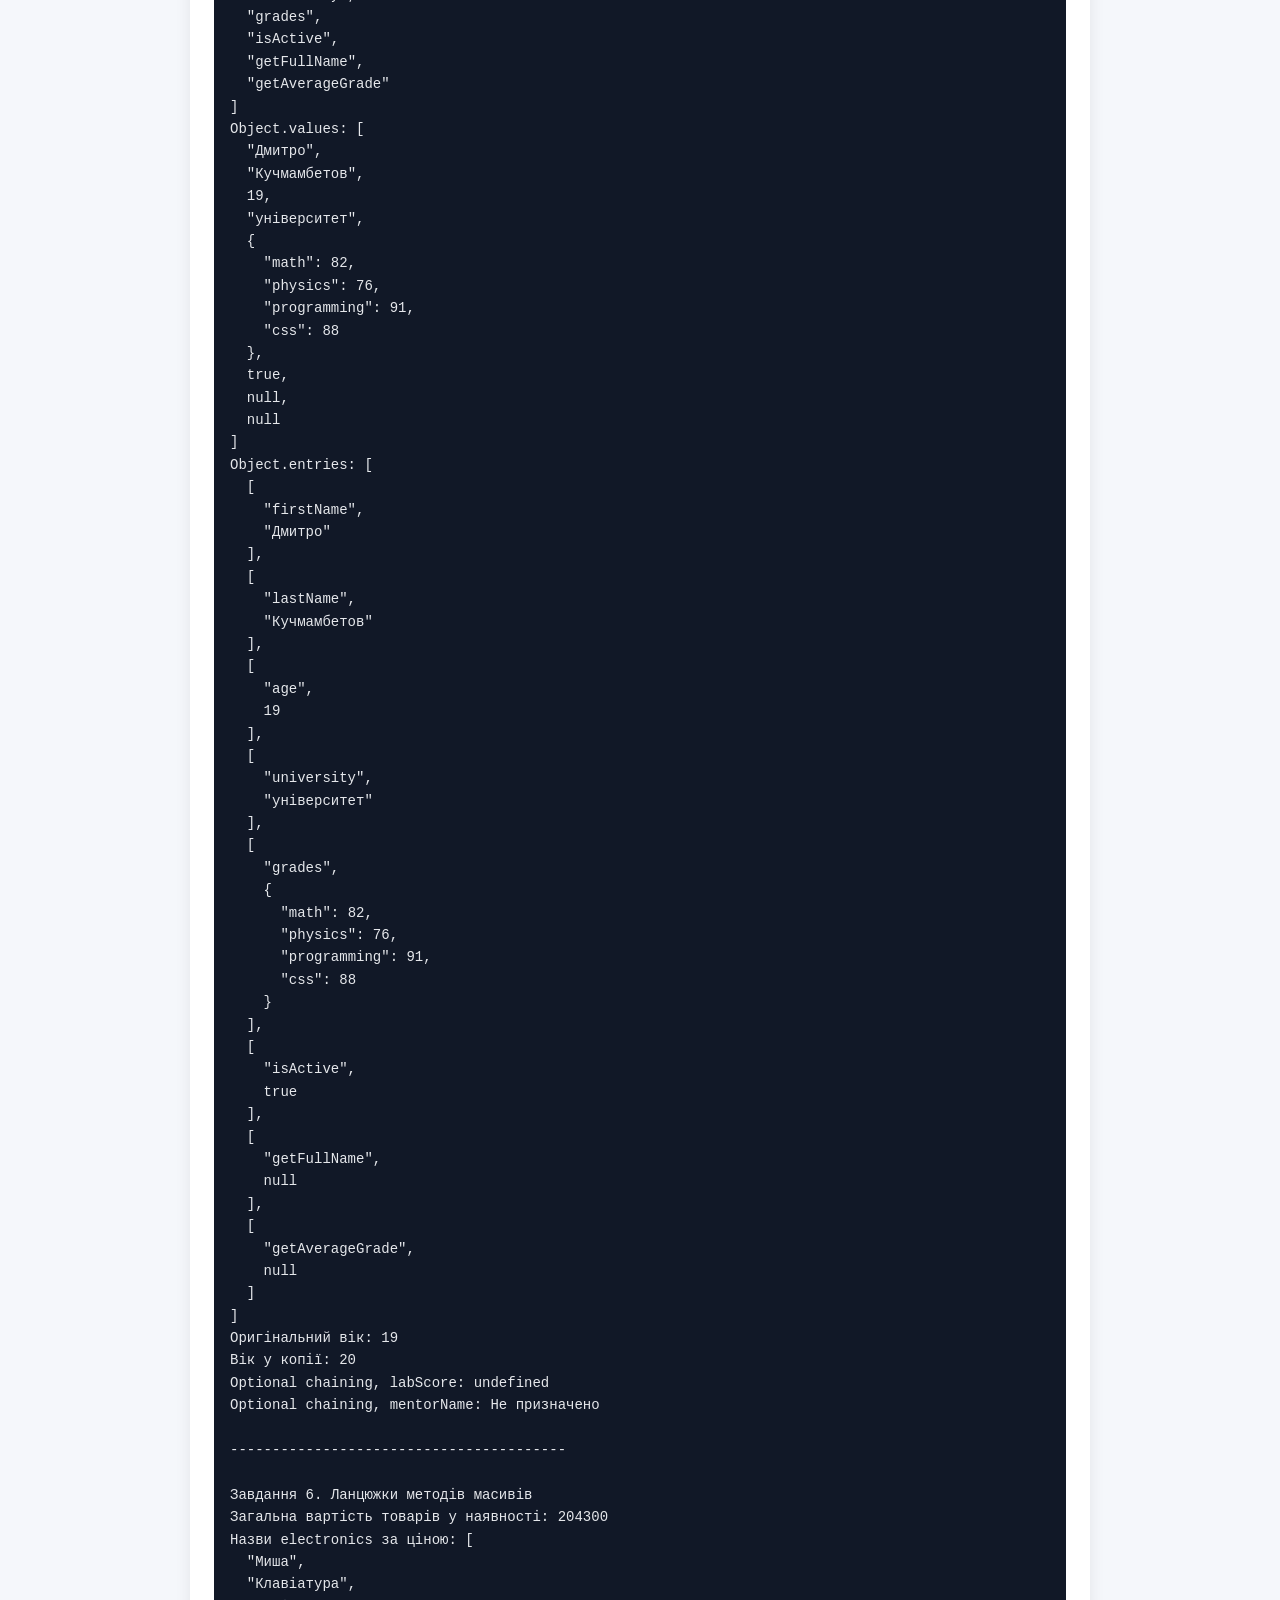
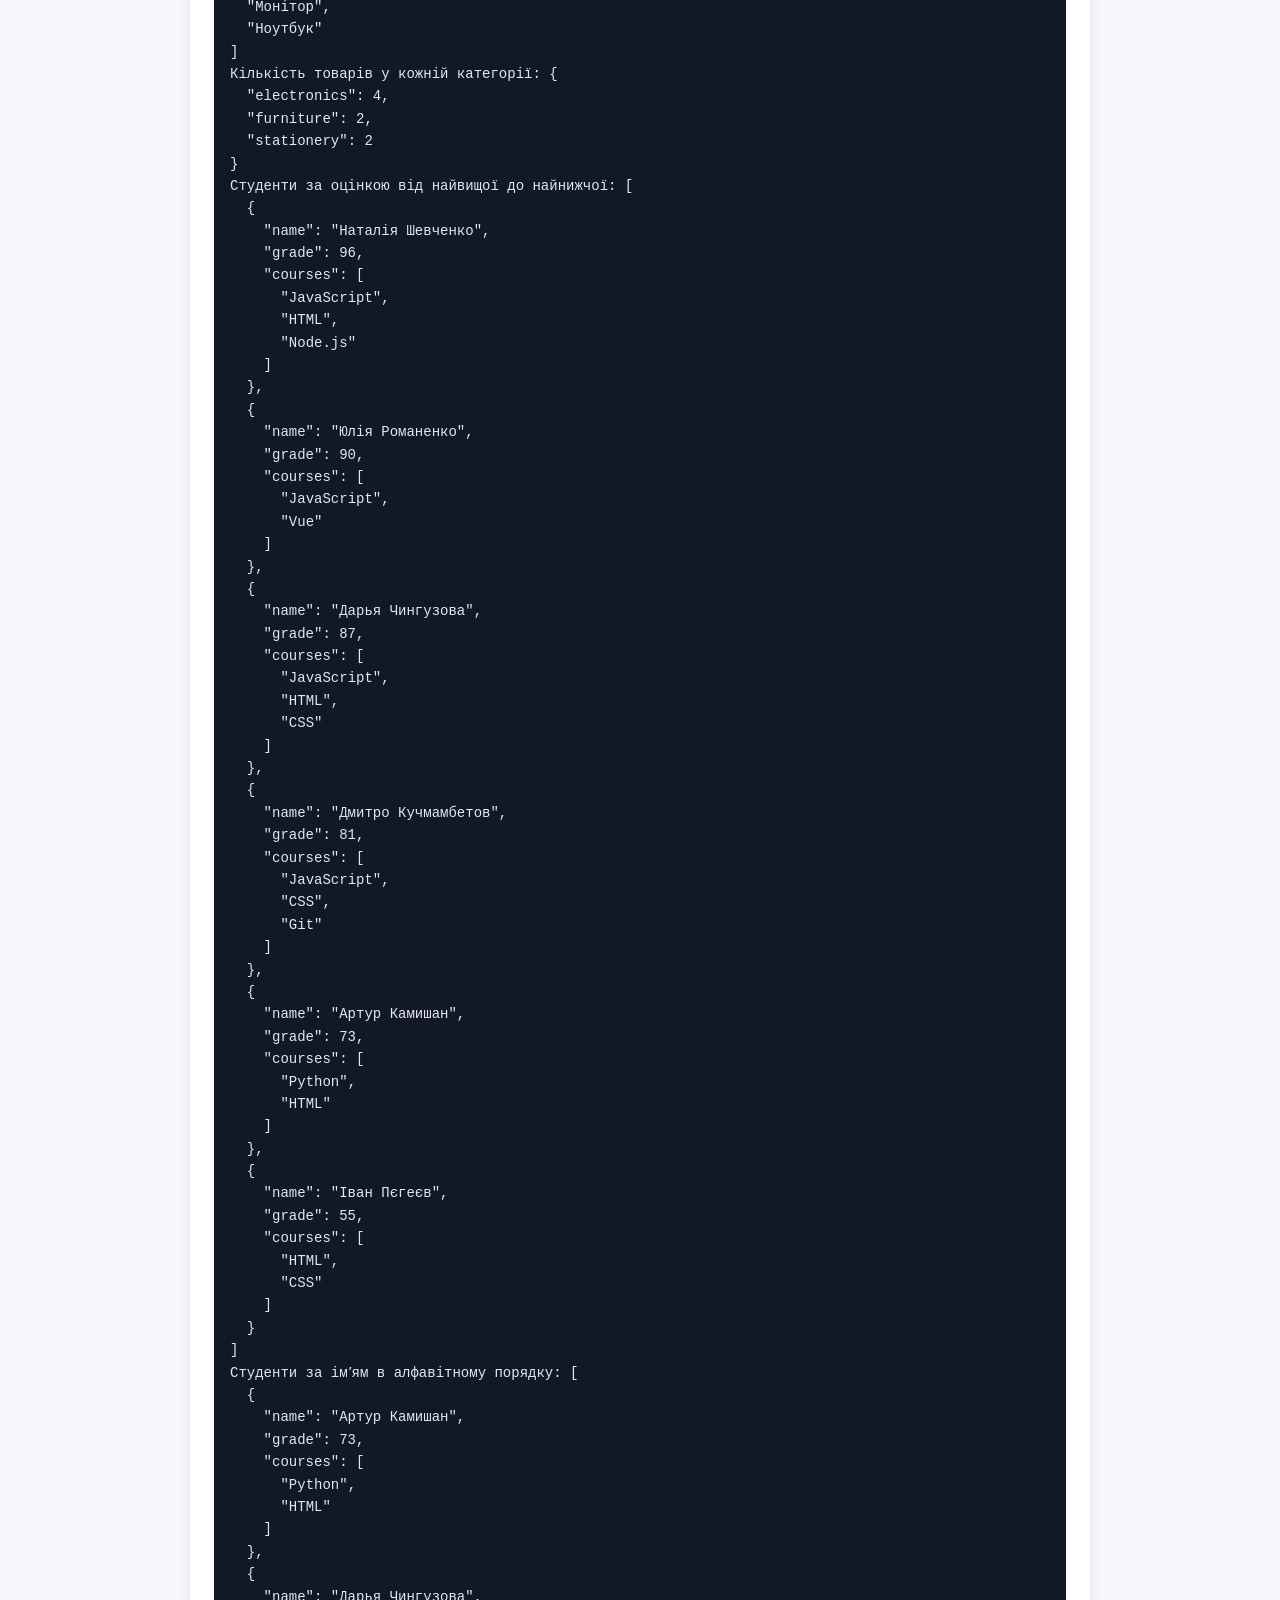
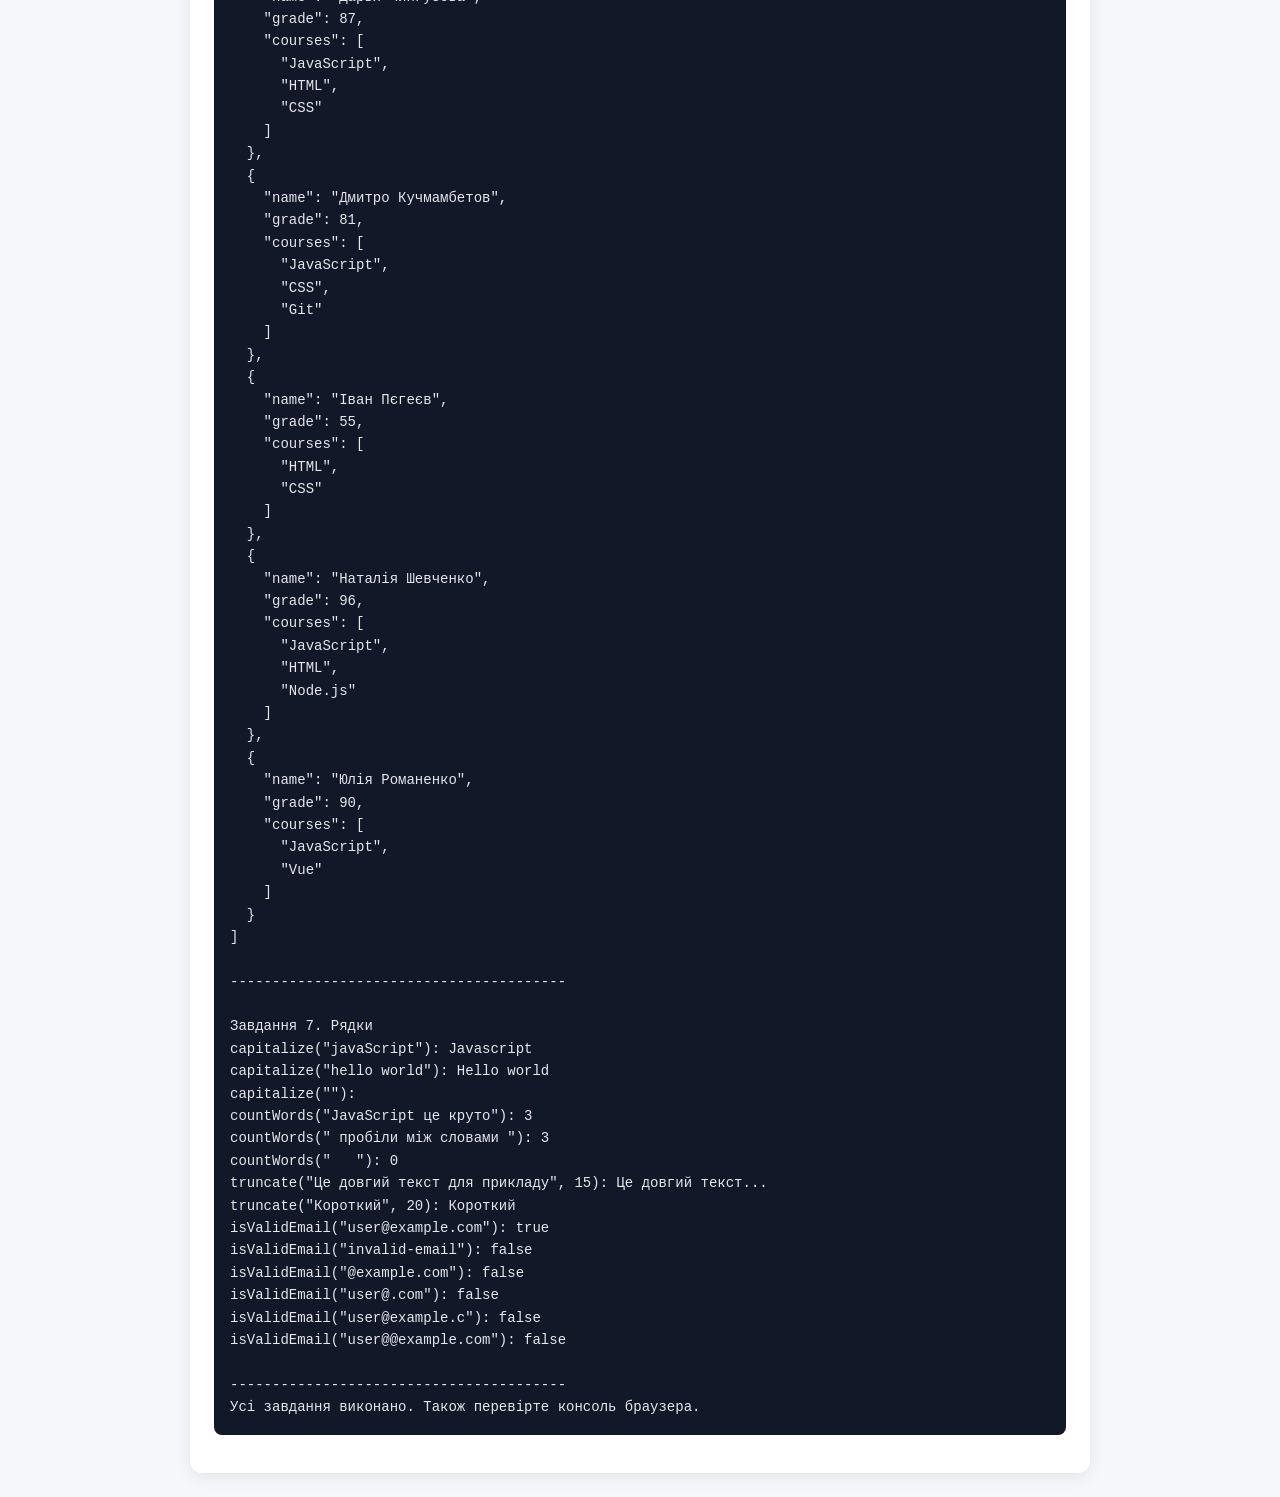
==== commit c18993e0: "feat: add JavaScript tasks" ====
--- a/index.html
+++ b/index.html
@@ -3,122 +3,64 @@
 <head>
   <meta charset="UTF-8">
   <meta name="viewport" content="width=device-width, initial-scale=1.0">
-  <title>Портфоліо — Дмитро Кучмамбетов</title>
-  <link rel="stylesheet" href="styles.css">
+  <title>Лабораторна робота 4 - JavaScript</title>
+  <style>
+    body {
+      font-family: Arial, sans-serif;
+      max-width: 900px;
+      margin: 0 auto;
+      padding: 24px;
+      line-height: 1.6;
+      background: #f5f7fb;
+      color: #222;
+    }
+
+    main {
+      background: #fff;
+      padding: 24px;
+      border-radius: 12px;
+      box-shadow: 0 4px 16px rgba(0, 0, 0, 0.08);
+    }
+
+    h1, h2 {
+      margin-top: 0;
+    }
+
+    .info {
+      padding: 12px 16px;
+      background: #eaf3ff;
+      border-left: 4px solid #2b7de9;
+      border-radius: 8px;
+      margin-bottom: 20px;
+    }
+
+    #output {
+      white-space: pre-wrap;
+      background: #111827;
+      color: #e5e7eb;
+      padding: 16px;
+      border-radius: 8px;
+      overflow-x: auto;
+      font-family: Consolas, monospace;
+      font-size: 14px;
+    }
+  </style>
 </head>
 <body>
-  <div class="page">
-    <header class="header" id="home">
-      <div class="logo">
-        <strong>Дмитро Кучмамбетов</strong>
-        <span>136 група</span>
-      </div>
+  <main>
+    <h1>Лабораторна робота 4</h1>
+    <h2>JavaScript: основи та логіка</h2>
 
-      <nav class="nav" aria-label="Головна навігація">
-        <input type="checkbox" id="menu-toggle" class="menu-toggle">
-        <label for="menu-toggle" class="hamburger" aria-label="Відкрити меню">
-          <span></span>
-          <span></span>
-          <span></span>
-        </label>
+    <div class="info">
+      <p><strong>Студент:</strong> Дмитро Кучмамбетов</p>
+      <p><strong>Група:</strong> 136</p>
+      <p>Результати виконання завдань виводяться у консоль браузера та дублюються нижче на сторінці.</p>
+    </div>
 
-        <ul class="nav-list">
-          <li><a class="nav-link" href="#home">Головна</a></li>
-          <li><a class="nav-link" href="#about">Про мене</a></li>
-          <li><a class="nav-link" href="#projects">Проєкти</a></li>
-          <li><a class="nav-link" href="#contacts">Контакти</a></li>
-        </ul>
-      </nav>
-    </header>
+    <h2>Результати:</h2>
+    <pre id="output"></pre>
+  </main>
 
-    <aside class="sidebar">
-      <section class="card small-card">
-        <h2>Інформація</h2>
-        <p><b>Студент:</b> Дмитро Кучмамбетов</p>
-        <p><b>Група:</b> 136</p>
-        <p><b>Тема:</b> CSS адаптивна верстка</p>
-      </section>
-
-      <section class="card small-card">
-        <h2>Навички</h2>
-        <ul class="skills">
-          <li>HTML</li>
-          <li>CSS Grid</li>
-          <li>Flexbox</li>
-          <li>Media queries</li>
-        </ul>
-      </section>
-    </aside>
-
-    <main class="content">
-      <section class="hero section">
-        <div>
-          <h1>Сайт-портфоліо</h1>
-          <p>
-            Це адаптивна сторінка для лабораторної роботи №3. Макет створено за принципом Mobile First,
-            з використанням CSS Grid, Flexbox, змінних, анімацій та медіа-запитів.
-          </p>
-          <a class="button" href="#projects">Переглянути проєкти</a>
-        </div>
-      </section>
-
-      <section class="section" id="about">
-        <h2>Про мене</h2>
-        <p>
-          Мене звати Дмитро Кучмамбетов, я студент 136 групи. У цій роботі я показую базові навички
-          створення адаптивного сайту, який коректно виглядає на мобільних пристроях, планшетах та комп'ютерах.
-        </p>
-      </section>
-
-      <section class="section" id="projects">
-        <h2>Проєкти</h2>
-        <div class="projects-grid">
-          <article class="card project-card">
-            <div class="project-image">HTML</div>
-            <h3>Лабораторна робота 1</h3>
-            <p>Створення базової HTML-структури сторінки-портфоліо.</p>
-            <a class="card-link" href="#home">Детальніше</a>
-          </article>
-
-          <article class="card project-card">
-            <div class="project-image">CSS</div>
-            <h3>Лабораторна робота 2</h3>
-            <p>Оформлення сторінки за допомогою CSS та базових стилів.</p>
-            <a class="card-link" href="#home">Детальніше</a>
-          </article>
-
-          <article class="card project-card">
-            <div class="project-image">Grid</div>
-            <h3>Лабораторна робота 3</h3>
-            <p>Адаптивна верстка з CSS Grid, Flexbox, media queries та анімаціями.</p>
-            <a class="card-link" href="#home">Детальніше</a>
-          </article>
-        </div>
-      </section>
-
-      <section class="section" id="contacts">
-        <h2>Контакти</h2>
-        <form class="contact-form">
-          <label>
-            Ім'я
-            <input type="text" placeholder="Ваше ім'я">
-          </label>
-          <label>
-            Email
-            <input type="email" placeholder="example@email.com">
-          </label>
-          <label>
-            Повідомлення
-            <textarea rows="4" placeholder="Ваше повідомлення"></textarea>
-          </label>
-          <button class="button" type="button">Надіслати</button>
-        </form>
-      </section>
-    </main>
-
-    <footer class="footer">
-      <p>© 2026 Дмитро Кучмамбетов, 136 група</p>
-    </footer>
-  </div>
+  <script src="script.js"></script>
 </body>
-</html>+</html>
